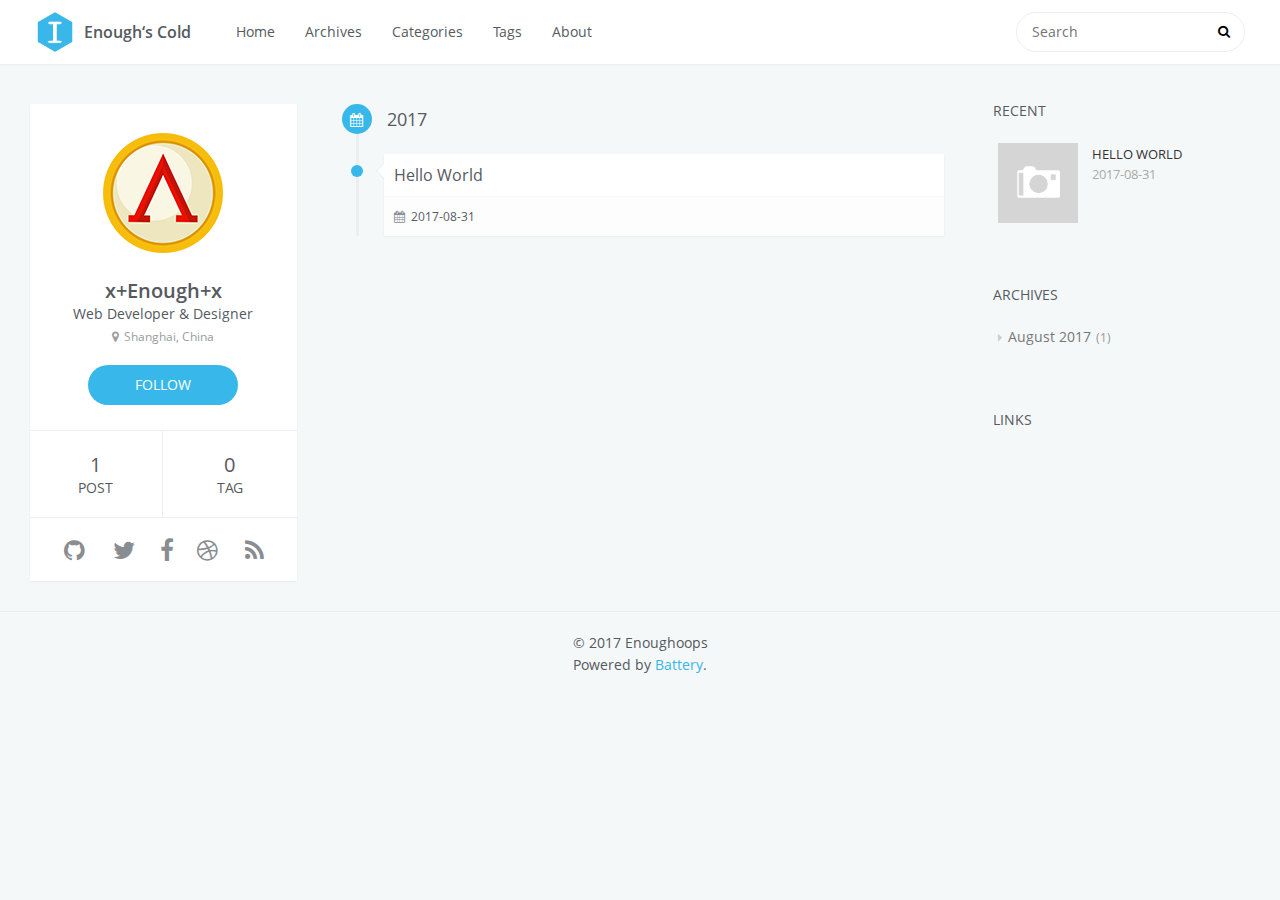
==== archives/index.html @ 9d2df589 "Site updated: 2017-08-31 13:52:31" ====
<!DOCTYPE html>
<html lang=en>
<head>
    <meta charset="utf-8">
    
    <title>Archive | Enough‘s Cold</title>
    <meta name="viewport" content="width=device-width, initial-scale=1, maximum-scale=1" />
    <meta property="og:type" content="website">
<meta property="og:title" content="Enough‘s Cold">
<meta property="og:url" content="http://yoursite.com/archives/index.html">
<meta property="og:site_name" content="Enough‘s Cold">
<meta property="og:locale" content="en">
<meta name="twitter:card" content="summary">
<meta name="twitter:title" content="Enough‘s Cold">
    

    
        <link rel="alternate" href="/" title="Enough‘s Cold" type="application/atom+xml" />
    

    

    <link rel="stylesheet" href="/libs/font-awesome/css/font-awesome.min.css">
    <link rel="stylesheet" href="/libs/open-sans/styles.css">
    <link rel="stylesheet" href="/libs/source-code-pro/styles.css">

    <link rel="stylesheet" href="/css/style.css">

    <script src="/libs/jquery/2.1.3/jquery.min.js"></script>
    
    
        <link rel="stylesheet" href="/libs/lightgallery/css/lightgallery.min.css">
    
    
        <link rel="stylesheet" href="/libs/justified-gallery/justifiedGallery.min.css">
    
    
    
    


</head>

<body>
    <div id="container">
        <header id="header">
    <div id="header-main" class="header-inner">
        <div class="outer">
            <a href="/" id="logo">
                <i class="logo"></i>
                <span class="site-title">Enough‘s Cold</span>
            </a>
            <nav id="main-nav">
                
                    <a class="main-nav-link" href="/.">Home</a>
                
                    <a class="main-nav-link" href="/archives">Archives</a>
                
                    <a class="main-nav-link" href="/categories">Categories</a>
                
                    <a class="main-nav-link" href="/tags">Tags</a>
                
                    <a class="main-nav-link" href="/about">About</a>
                
            </nav>
            
                
                <nav id="sub-nav">
                    <div class="profile" id="profile-nav">
                        <a id="profile-anchor" href="javascript:;">
                            <img class="avatar" src="/css/images/avatar.png" />
                            <i class="fa fa-caret-down"></i>
                        </a>
                    </div>
                </nav>
            
            <div id="search-form-wrap">

    <form class="search-form">
        <input type="text" class="ins-search-input search-form-input" placeholder="Search" />
        <button type="submit" class="search-form-submit"></button>
    </form>
    <div class="ins-search">
    <div class="ins-search-mask"></div>
    <div class="ins-search-container">
        <div class="ins-input-wrapper">
            <input type="text" class="ins-search-input" placeholder="Type something..." />
            <span class="ins-close ins-selectable"><i class="fa fa-times-circle"></i></span>
        </div>
        <div class="ins-section-wrapper">
            <div class="ins-section-container"></div>
        </div>
    </div>
</div>
<script>
(function (window) {
    var INSIGHT_CONFIG = {
        TRANSLATION: {
            POSTS: 'Posts',
            PAGES: 'Pages',
            CATEGORIES: 'Categories',
            TAGS: 'Tags',
            UNTITLED: '(Untitled)',
        },
        ROOT_URL: '/',
        CONTENT_URL: '/content.json',
    };
    window.INSIGHT_CONFIG = INSIGHT_CONFIG;
})(window);
</script>
<script src="/js/insight.js"></script>

</div>
        </div>
    </div>
    <div id="main-nav-mobile" class="header-sub header-inner">
        <table class="menu outer">
            <tr>
                
                    <td><a class="main-nav-link" href="/.">Home</a></td>
                
                    <td><a class="main-nav-link" href="/archives">Archives</a></td>
                
                    <td><a class="main-nav-link" href="/categories">Categories</a></td>
                
                    <td><a class="main-nav-link" href="/tags">Tags</a></td>
                
                    <td><a class="main-nav-link" href="/about">About</a></td>
                
                <td>
                    
    <div class="search-form">
        <input type="text" class="ins-search-input search-form-input" placeholder="Search" />
    </div>

                </td>
            </tr>
        </table>
    </div>
</header>

        <div class="outer">
            
                

<aside id="profile">
    <div class="inner profile-inner">
        <div class="base-info profile-block">
            <img id="avatar" src="/css/images/avatar.png" />
            <h2 id="name">x+Enough+x</h2>
            <h3 id="title">Web Developer &amp; Designer</h3>
            <span id="location"><i class="fa fa-map-marker"></i>Shanghai, China</span>
            <a id="follow" target="_blank" href="https://github.com/enoughoops/">FOLLOW</a>
        </div>
        <div class="article-info profile-block">
            <div class="article-info-block">
                1
                <span>post</span>
            </div>
            <div class="article-info-block">
                0
                <span>tag</span>
            </div>
        </div>
        
        <div class="profile-block social-links">
            <table>
                <tr>
                    
                    
                    <td>
                        <a href="http://github.com/enoughoops/" target="_blank" title="github" class=tooltip>
                            <i class="fa fa-github"></i>
                        </a>
                    </td>
                    
                    <td>
                        <a href="/" target="_blank" title="twitter" class=tooltip>
                            <i class="fa fa-twitter"></i>
                        </a>
                    </td>
                    
                    <td>
                        <a href="/" target="_blank" title="facebook" class=tooltip>
                            <i class="fa fa-facebook"></i>
                        </a>
                    </td>
                    
                    <td>
                        <a href="/" target="_blank" title="dribbble" class=tooltip>
                            <i class="fa fa-dribbble"></i>
                        </a>
                    </td>
                    
                    <td>
                        <a href="/" target="_blank" title="rss" class=tooltip>
                            <i class="fa fa-rss"></i>
                        </a>
                    </td>
                    
                </tr>
            </table>
        </div>
        
    </div>
</aside>

            
            <section id="main"><div class="timeline timeline-wrap">
    
            <div class="timeline-row timeline-row-major">
                <span class="node"><i class="fa fa-calendar"></i></span>
                <h1 class="title">2017</h1>
            </div>
        
        <div class="timeline-row">
            <span class="node"></span>
            <div class="content">
                
    
        <h1 itemprop="name">
            <a class="timeline-article-title" href="/2017/08/31/hello-world/">Hello World</a>
        </h1>
    

                <div class="article-meta">
                    
    <div class="article-date">
        <i class="fa fa-calendar"></i>
        <a href="/2017/08/31/hello-world/">
            <time datetime="2017-08-31T02:32:01.000Z" itemprop="datePublished">2017-08-31</time>
        </a>
    </div>


                    
                    
                </div>
            </div>
        </div>
    
</div>
</section>
            
                
<aside id="sidebar">
   
        
    <div class="widget-wrap">
        <h3 class="widget-title">recent</h3>
        <div class="widget">
            <ul id="recent-post" class="">
                
                    <li>
                        
                        <div class="item-thumbnail">
                            <a href="/2017/08/31/hello-world/" class="thumbnail">
    
    
        <span class="thumbnail-image thumbnail-none"></span>
    
</a>

                        </div>
                        
                        <div class="item-inner">
                            <p class="item-category"></p>
                            <p class="item-title"><a href="/2017/08/31/hello-world/" class="title">Hello World</a></p>
                            <p class="item-date"><time datetime="2017-08-31T02:32:01.000Z" itemprop="datePublished">2017-08-31</time></p>
                        </div>
                    </li>
                
            </ul>
        </div>
    </div>

    
        
    
        
    <div class="widget-wrap">
        <h3 class="widget-title">archives</h3>
        <div class="widget">
            <ul class="archive-list"><li class="archive-list-item"><a class="archive-list-link" href="/archives/2017/08/">August 2017</a><span class="archive-list-count">1</span></li></ul>
        </div>
    </div>

    
        
    
        
    
        
    <div class="widget-wrap widget-list">
        <h3 class="widget-title">links</h3>
        <div class="widget">
            <ul>
                
            </ul>
        </div>
    </div>


    
    <div id="toTop" class="fa fa-angle-up"></div>
</aside>

            
        </div>
        <footer id="footer">
    <div class="outer">
        <div id="footer-info" class="inner">
            &copy; 2017 Enoughoops<br>
            Powered by <a href="https://github.com/enoughoops/" target="_blank">Battery</a>.
        </div>
    </div>
</footer>
        
    
    <script>
    var disqus_config = function () {
        
        this.page.identifier = '';
    };
    (function() { 
        var d = document, s = d.createElement('script');  
        s.src = '//' + 'hexo-theme-icarus' + '.disqus.com/count.js';
        s.setAttribute('data-timestamp', +new Date());
        (d.head || d.body).appendChild(s);
    })();
</script>




    
        <script src="/libs/lightgallery/js/lightgallery.min.js"></script>
        <script src="/libs/lightgallery/js/lg-thumbnail.min.js"></script>
        <script src="/libs/lightgallery/js/lg-pager.min.js"></script>
        <script src="/libs/lightgallery/js/lg-autoplay.min.js"></script>
        <script src="/libs/lightgallery/js/lg-fullscreen.min.js"></script>
        <script src="/libs/lightgallery/js/lg-zoom.min.js"></script>
        <script src="/libs/lightgallery/js/lg-hash.min.js"></script>
        <script src="/libs/lightgallery/js/lg-share.min.js"></script>
        <script src="/libs/lightgallery/js/lg-video.min.js"></script>
    
    
        <script src="/libs/justified-gallery/jquery.justifiedGallery.min.js"></script>
    
    



<!-- Custom Scripts -->
<script src="/js/main.js"></script>

    </div>
</body>
</html>
---- libs/open-sans/styles.css ----
/* cyrillic-ext */
@font-face {
    font-family: 'Open Sans';
    font-style: normal;
    font-weight: 400;
    src: local('Open Sans'), local('OpenSans'), url(fonts/K88pR3goAWT7BTt32Z01mxJtnKITppOI_IvcXXDNrsc.woff2) format('woff2');
    unicode-range: U+0460-052F, U+20B4, U+2DE0-2DFF, U+A640-A69F;
}
/* cyrillic */
@font-face {
    font-family: 'Open Sans';
    font-style: normal;
    font-weight: 400;
    src: local('Open Sans'), local('OpenSans'), url(fonts/RjgO7rYTmqiVp7vzi-Q5URJtnKITppOI_IvcXXDNrsc.woff2) format('woff2');
    unicode-range: U+0400-045F, U+0490-0491, U+04B0-04B1, U+2116;
}
/* greek-ext */
@font-face {
    font-family: 'Open Sans';
    font-style: normal;
    font-weight: 400;
    src: local('Open Sans'), local('OpenSans'), url(fonts/LWCjsQkB6EMdfHrEVqA1KRJtnKITppOI_IvcXXDNrsc.woff2) format('woff2');
    unicode-range: U+1F00-1FFF;
}
/* greek */
@font-face {
    font-family: 'Open Sans';
    font-style: normal;
    font-weight: 400;
    src: local('Open Sans'), local('OpenSans'), url(fonts/xozscpT2726on7jbcb_pAhJtnKITppOI_IvcXXDNrsc.woff2) format('woff2');
    unicode-range: U+0370-03FF;
}
/* vietnamese */
@font-face {
    font-family: 'Open Sans';
    font-style: normal;
    font-weight: 400;
    src: local('Open Sans'), local('OpenSans'), url(fonts/59ZRklaO5bWGqF5A9baEERJtnKITppOI_IvcXXDNrsc.woff2) format('woff2');
    unicode-range: U+0102-0103, U+1EA0-1EF1, U+20AB;
}
/* latin-ext */
@font-face {
    font-family: 'Open Sans';
    font-style: normal;
    font-weight: 400;
    src: local('Open Sans'), local('OpenSans'), url(fonts/u-WUoqrET9fUeobQW7jkRRJtnKITppOI_IvcXXDNrsc.woff2) format('woff2');
    unicode-range: U+0100-024F, U+1E00-1EFF, U+20A0-20AB, U+20AD-20CF, U+2C60-2C7F, U+A720-A7FF;
}
/* latin */
@font-face {
    font-family: 'Open Sans';
    font-style: normal;
    font-weight: 400;
    src: local('Open Sans'), local('OpenSans'), url(fonts/cJZKeOuBrn4kERxqtaUH3VtXRa8TVwTICgirnJhmVJw.woff2) format('woff2');
    unicode-range: U+0000-00FF, U+0131, U+0152-0153, U+02C6, U+02DA, U+02DC, U+2000-206F, U+2074, U+20AC, U+2212, U+2215, U+E0FF, U+EFFD, U+F000;
}
/* cyrillic-ext */
@font-face {
    font-family: 'Open Sans';
    font-style: normal;
    font-weight: 600;
    src: local('Open Sans Semibold'), local('OpenSans-Semibold'), url(fonts/MTP_ySUJH_bn48VBG8sNSq-j2U0lmluP9RWlSytm3ho.woff2) format('woff2');
    unicode-range: U+0460-052F, U+20B4, U+2DE0-2DFF, U+A640-A69F;
}
/* cyrillic */
@font-face {
    font-family: 'Open Sans';
    font-style: normal;
    font-weight: 600;
    src: local('Open Sans Semibold'), local('OpenSans-Semibold'), url(fonts/MTP_ySUJH_bn48VBG8sNSpX5f-9o1vgP2EXwfjgl7AY.woff2) format('woff2');
    unicode-range: U+0400-045F, U+0490-0491, U+04B0-04B1, U+2116;
}
/* greek-ext */
@font-face {
    font-family: 'Open Sans';
    font-style: normal;
    font-weight: 600;
    src: local('Open Sans Semibold'), local('OpenSans-Semibold'), url(fonts/MTP_ySUJH_bn48VBG8sNShWV49_lSm1NYrwo-zkhivY.woff2) format('woff2');
    unicode-range: U+1F00-1FFF;
}
/* greek */
@font-face {
    font-family: 'Open Sans';
    font-style: normal;
    font-weight: 600;
    src: local('Open Sans Semibold'), local('OpenSans-Semibold'), url(fonts/MTP_ySUJH_bn48VBG8sNSqaRobkAwv3vxw3jMhVENGA.woff2) format('woff2');
    unicode-range: U+0370-03FF;
}
/* vietnamese */
@font-face {
    font-family: 'Open Sans';
    font-style: normal;
    font-weight: 600;
    src: local('Open Sans Semibold'), local('OpenSans-Semibold'), url(fonts/MTP_ySUJH_bn48VBG8sNSv8zf_FOSsgRmwsS7Aa9k2w.woff2) format('woff2');
    unicode-range: U+0102-0103, U+1EA0-1EF1, U+20AB;
}
/* latin-ext */
@font-face {
    font-family: 'Open Sans';
    font-style: normal;
    font-weight: 600;
    src: local('Open Sans Semibold'), local('OpenSans-Semibold'), url(fonts/MTP_ySUJH_bn48VBG8sNSj0LW-43aMEzIO6XUTLjad8.woff2) format('woff2');
    unicode-range: U+0100-024F, U+1E00-1EFF, U+20A0-20AB, U+20AD-20CF, U+2C60-2C7F, U+A720-A7FF;
}
/* latin */
@font-face {
    font-family: 'Open Sans';
    font-style: normal;
    font-weight: 600;
    src: local('Open Sans Semibold'), local('OpenSans-Semibold'), url(fonts/MTP_ySUJH_bn48VBG8sNSugdm0LZdjqr5-oayXSOefg.woff2) format('woff2');
    unicode-range: U+0000-00FF, U+0131, U+0152-0153, U+02C6, U+02DA, U+02DC, U+2000-206F, U+2074, U+20AC, U+2212, U+2215, U+E0FF, U+EFFD, U+F000;
}
/* cyrillic-ext */
@font-face {
    font-family: 'Open Sans';
    font-style: italic;
    font-weight: 400;
    src: local('Open Sans Italic'), local('OpenSans-Italic'), url(fonts/xjAJXh38I15wypJXxuGMBjTOQ_MqJVwkKsUn0wKzc2I.woff2) format('woff2');
    unicode-range: U+0460-052F, U+20B4, U+2DE0-2DFF, U+A640-A69F;
}
/* cyrillic */
@font-face {
    font-family: 'Open Sans';
    font-style: italic;
    font-weight: 400;
    src: local('Open Sans Italic'), local('OpenSans-Italic'), url(fonts/xjAJXh38I15wypJXxuGMBjUj_cnvWIuuBMVgbX098Mw.woff2) format('woff2');
    unicode-range: U+0400-045F, U+0490-0491, U+04B0-04B1, U+2116;
}
/* greek-ext */
@font-face {
    font-family: 'Open Sans';
    font-style: italic;
    font-weight: 400;
    src: local('Open Sans Italic'), local('OpenSans-Italic'), url(fonts/xjAJXh38I15wypJXxuGMBkbcKLIaa1LC45dFaAfauRA.woff2) format('woff2');
    unicode-range: U+1F00-1FFF;
}
/* greek */
@font-face {
    font-family: 'Open Sans';
    font-style: italic;
    font-weight: 400;
    src: local('Open Sans Italic'), local('OpenSans-Italic'), url(fonts/xjAJXh38I15wypJXxuGMBmo_sUJ8uO4YLWRInS22T3Y.woff2) format('woff2');
    unicode-range: U+0370-03FF;
}
/* vietnamese */
@font-face {
    font-family: 'Open Sans';
    font-style: italic;
    font-weight: 400;
    src: local('Open Sans Italic'), local('OpenSans-Italic'), url(fonts/xjAJXh38I15wypJXxuGMBr6up8jxqWt8HVA3mDhkV_0.woff2) format('woff2');
    unicode-range: U+0102-0103, U+1EA0-1EF1, U+20AB;
}
/* latin-ext */
@font-face {
    font-family: 'Open Sans';
    font-style: italic;
    font-weight: 400;
    src: local('Open Sans Italic'), local('OpenSans-Italic'), url(fonts/xjAJXh38I15wypJXxuGMBiYE0-AqJ3nfInTTiDXDjU4.woff2) format('woff2');
    unicode-range: U+0100-024F, U+1E00-1EFF, U+20A0-20AB, U+20AD-20CF, U+2C60-2C7F, U+A720-A7FF;
}
/* latin */
@font-face {
    font-family: 'Open Sans';
    font-style: italic;
    font-weight: 400;
    src: local('Open Sans Italic'), local('OpenSans-Italic'), url(fonts/xjAJXh38I15wypJXxuGMBo4P5ICox8Kq3LLUNMylGO4.woff2) format('woff2');
    unicode-range: U+0000-00FF, U+0131, U+0152-0153, U+02C6, U+02DA, U+02DC, U+2000-206F, U+2074, U+20AC, U+2212, U+2215, U+E0FF, U+EFFD, U+F000;
}
---- libs/source-code-pro/styles.css ----
/* latin-ext */
@font-face {
  font-family: 'Source Code Pro';
  font-style: normal;
  font-weight: 400;
  src: local('Source Code Pro'), local('SourceCodePro-Regular'), url(fonts/mrl8jkM18OlOQN8JLgasDy2Q8seG17bfDXYR_jUsrzg.woff2) format('woff2');
  unicode-range: U+0100-024F, U+1E00-1EFF, U+20A0-20AB, U+20AD-20CF, U+2C60-2C7F, U+A720-A7FF;
}
/* latin */
@font-face {
  font-family: 'Source Code Pro';
  font-style: normal;
  font-weight: 400;
  src: local('Source Code Pro'), local('SourceCodePro-Regular'), url(fonts/mrl8jkM18OlOQN8JLgasD9V_2ngZ8dMf8fLgjYEouxg.woff2) format('woff2');
  unicode-range: U+0000-00FF, U+0131, U+0152-0153, U+02C6, U+02DA, U+02DC, U+2000-206F, U+2074, U+20AC, U+2212, U+2215, U+E0FF, U+EFFD, U+F000;
}
---- css/style.css ----
body {
  width: 100%;
}
body:before,
body:after {
  content: "";
  display: table;
}
body:after {
  clear: both;
}
html,
body,
div,
span,
applet,
object,
iframe,
h1,
h2,
h3,
h4,
h5,
h6,
p,
blockquote,
pre,
a,
abbr,
acronym,
address,
big,
cite,
code,
del,
dfn,
em,
img,
ins,
kbd,
q,
s,
samp,
small,
strike,
strong,
sub,
sup,
tt,
var,
dl,
dt,
dd,
ol,
ul,
li,
fieldset,
form,
label,
legend,
table,
caption,
tbody,
tfoot,
thead,
tr,
th,
td {
  margin: 0;
  padding: 0;
  border: 0;
  outline: 0;
  font-weight: inherit;
  font-style: inherit;
  font-family: inherit;
  font-size: 100%;
  vertical-align: baseline;
}
body {
  line-height: 1;
  color: #000;
  background: #fff;
}
ol,
ul {
  list-style: none;
}
table {
  border-collapse: separate;
  border-spacing: 0;
  vertical-align: middle;
}
caption,
th,
td {
  text-align: left;
  font-weight: normal;
  vertical-align: middle;
}
a img {
  border: none;
}
input,
button {
  margin: 0;
  padding: 0;
}
input::-moz-focus-inner,
button::-moz-focus-inner {
  border: 0;
  padding: 0;
}
html,
body,
#container {
  height: 100%;
}
body {
  color: #565a5f;
  background: #f5f8f9;
  font: 14px "open sans", "Helvetica Neue", "Microsoft Yahei", Helvetica, Arial, sans-serif;
  -webkit-text-size-adjust: 100%;
}
a {
  color: #38b7ea;
  text-decoration: none;
}
a:visited {
  color: #38b7ea;
}
code {
  margin: 0 2px;
  color: #e96900;
  padding: 3px 5px;
  font-size: 0.9em;
  border-radius: 2px;
  font-family: "Source Code Pro", Consolas, Monaco, Menlo, Consolas, monospace;
  background-color: #f8f8f8;
}
.outer {
  max-width: 1320px;
  margin: 0 auto;
  padding: 0 20px;
}
.outer:before,
.outer:after {
  content: "";
  display: table;
}
.outer:after {
  clear: both;
}
@media screen and (max-width: 559px) {
  .outer {
    padding: 0;
  }
}
.left,
.alignleft {
  float: left;
}
.right,
.alignright {
  float: right;
}
.clear {
  clear: both;
}
.logo {
  width: 40px;
  height: 40px;
  background-repeat: no-repeat;
  background-image: url("images/logo.png");
  -webkit-background-size: 40px 40px;
  -moz-background-size: 40px 40px;
  background-size: 40px 40px;
}
#container {
  position: relative;
}
#container > .outer {
  margin-bottom: 30px;
}
@media screen and (min-width: 1200px) {
  #main {
    display: inline;
    float: left;
    width: 52.307692307692314%;
    margin: 0 0.769230769230769%;
  }
}
@media screen and (min-width: 800px) and (max-width: 1199px) {
  #main {
    display: inline;
    float: left;
    width: 67.6923076923077%;
    margin: 0 0.769230769230769%;
  }
}
@media screen and (min-width: 560px) and (max-width: 799px) {
  #main {
    width: 100%;
  }
}
@media screen and (max-width: 559px) {
  #main {
    width: 100%;
  }
}
.archive-article-header a,
.layout-wrap-inner.tag-cloud a,
.timeline-row .content h1 a,
.archive-article-header a:visited,
.layout-wrap-inner.tag-cloud a:visited,
.timeline-row .content h1 a:visited {
  color: #565a5f;
  -webkit-transition: 0.2s ease;
  -moz-transition: 0.2s ease;
  -ms-transition: 0.2s ease;
  transition: 0.2s ease;
}
.archive-article-header a:hover,
.layout-wrap-inner.tag-cloud a:hover,
.timeline-row .content h1 a:hover,
.archive-article-header a:visited:hover,
.layout-wrap-inner.tag-cloud a:visited:hover,
.timeline-row .content h1 a:visited:hover {
  color: #38b7ea;
}
.article-meta,
.archive-year,
.widget-title {
  line-height: 1em;
  text-decoration: none;
  text-transform: uppercase;
}
#header,
#profile .inner,
.article-inner,
#comments,
.archive-article,
.timeline-row .content,
#toTop {
  background: #fff;
  -webkit-box-shadow: 0 1px 2px rgba(0,0,0,0.05);
  box-shadow: 0 1px 2px rgba(0,0,0,0.05);
}
.article-entry h1,
.widget h1 {
  font-size: 2em;
}
.article-entry h2,
.widget h2 {
  font-size: 1.5em;
}
.article-entry h3,
.widget h3 {
  font-size: 1.3em;
}
.article-entry h4,
.widget h4 {
  font-size: 1.2em;
}
.article-entry h5,
.widget h5 {
  font-size: 1em;
}
.article-entry h6,
.widget h6 {
  font-size: 1em;
  color: #999;
}
.article-entry hr,
.widget hr {
  border: 1px dashed #eceff2;
}
.article-entry strong,
.widget strong {
  font-weight: bold;
}
.article-entry em,
.widget em,
.article-entry cite,
.widget cite {
  font-style: italic;
}
.article-entry sup,
.widget sup,
.article-entry sub,
.widget sub {
  font-size: 0.75em;
  line-height: 0;
  position: relative;
  vertical-align: baseline;
}
.article-entry sup,
.widget sup {
  top: -0.5em;
}
.article-entry sub,
.widget sub {
  bottom: -0.2em;
}
.article-entry small,
.widget small {
  font-size: 0.85em;
}
.article-entry acronym,
.widget acronym,
.article-entry abbr,
.widget abbr {
  border-bottom: 1px dotted;
}
.article-entry ul,
.widget ul,
.article-entry ol,
.widget ol,
.article-entry dl,
.widget dl {
  margin: 0 20px;
  line-height: 1.6em;
}
.article-entry ul ul,
.widget ul ul,
.article-entry ol ul,
.widget ol ul,
.article-entry ul ol,
.widget ul ol,
.article-entry ol ol,
.widget ol ol {
  margin-top: 0;
  margin-bottom: 0;
}
.article-entry ul,
.widget ul {
  list-style: disc;
}
.article-entry ol,
.widget ol {
  list-style: decimal;
}
.article-entry dt,
.widget dt {
  font-weight: bold;
}
#header {
  background: #fff;
  position: relative;
}
#header a,
#header a:visited {
  white-space: nowrap;
  -webkit-transition: 0.2s ease;
  -moz-transition: 0.2s ease;
  -ms-transition: 0.2s ease;
  transition: 0.2s ease;
  color: #565a5f;
}
#header a:hover {
  color: #38b7ea;
}
.header-inner #logo,
#main-nav,
#sub-nav,
#search-form-wrap {
  height: 40px;
  line-height: 40px;
  padding: 12px 15px;
}
.header-inner #logo,
#main-nav {
  float: left;
}
#sub-nav,
#search-form-wrap {
  float: right;
}
.header-inner {
  height: 100%;
  position: relative;
}
.header-inner #logo {
  display: inline-block;
}
.header-inner #logo .logo {
  margin-right: 5px;
  display: inline-block;
}
.header-inner #logo .site-title {
  font-size: 16px;
  display: inline-block;
  vertical-align: top;
  font-weight: 600;
}
#header-title {
  text-align: center;
  height: 40px;
  position: absolute;
  top: 50%;
  left: 0;
  margin-top: -20px;
}
.header-sub {
  border-top: 1px solid #eceff2;
}
.header-sub ul {
  margin: 0 15px;
}
.header-sub ul:before,
.header-sub ul:after {
  content: "";
  display: table;
}
.header-sub ul:after {
  clear: both;
}
.header-sub ul li {
  float: left;
  margin: 0 10px;
}
.header-sub ul li a {
  display: inline-block;
  line-height: 48px;
}
.header-sub .main-nav-link {
  display: inline-block;
  line-height: 48px;
}
@media screen and (min-width: 560px) and (max-width: 799px) {
  #header-sub {
    display: none;
  }
}
@media screen and (max-width: 559px) {
  #header-sub {
    display: none;
  }
}
@media screen and (min-width: 560px) and (max-width: 799px) {
  #main-nav {
    display: none;
  }
}
@media screen and (max-width: 559px) {
  #main-nav {
    display: none;
  }
}
@media screen and (min-width: 800px) and (max-width: 1199px) {
  #main-nav-mobile {
    display: none;
  }
}
@media screen and (min-width: 1200px) {
  #main-nav-mobile {
    display: none;
  }
}
.nav-icon,
.main-nav-link {
  float: left;
  display: block;
  padding: 0 15px;
}
.nav-icon {
  text-align: center;
  font-size: 14px;
  width: 14px;
  height: 14px;
  position: relative;
  cursor: pointer;
  height: 40px !important;
  line-height: 40px !important;
}
.main-nav-link {
  font-weight: 300;
}
@media screen and (min-width: 1200px) {
  #sub-nav {
    display: none;
  }
}
#sub-nav #profile-nav #profile-anchor {
  display: block;
  height: 40px;
  line-height: 40px;
}
#sub-nav #profile-nav #profile-anchor:before,
#sub-nav #profile-nav #profile-anchor:after {
  content: "";
  display: table;
}
#sub-nav #profile-nav #profile-anchor:after {
  clear: both;
}
#sub-nav #profile-nav .avatar,
#sub-nav #profile-nav .fa {
  float: left;
}
#sub-nav #profile-nav .avatar {
  width: 40px;
  height: 40px;
  margin-right: 8px;
}
#sub-nav #profile-nav .fa {
  line-height: 40px;
}
@media screen and (max-width: 559px) {
  #search-form-wrap {
    display: none;
  }
}
#search-form-wrap .search-form {
  position: relative;
}
#search-form-wrap .search-form .search-form-input {
  width: 100%;
  padding: 0 30px 0 15px;
  line-height: 40px;
  height: 40px !important;
  border-radius: 21px;
}
#search-form-wrap .search-form .search-form-input::-webkit-search-results-decoration,
#search-form-wrap .search-form .search-form-input::-webkit-search-cancel-button {
  -webkit-appearance: none;
}
#search-form-wrap .search-form .search-form-submit {
  top: 50%;
  right: 15px;
  border: none;
  cursor: pointer;
  margin-top: -7px;
  background: none;
  position: absolute;
  font: 13px font-icon;
  font-family: 'FontAwesome';
}
#search-form-wrap .search-form .search-form-submit:before {
  content: '\f002';
}
#search-form-wrap .search-form .search-form-submit:hover,
#search-form-wrap .search-form .search-form-submit:focus {
  color: #777;
}
.search-form-input,
.search-form-input.ins-search-input,
.search-form-input.st-ui-search-input,
.search-form-input.st-default-search-input {
  -webkit-appearance: textarea;
  -webkit-appearance: textarea;
  -moz-appearance: textarea;
  appearance: textarea;
  padding: 0;
  width: 200px;
  -webkit-box-shadow: none;
  box-shadow: none;
  color: #565a5f;
  -webkit-transition: 0.2s ease;
  -moz-transition: 0.2s ease;
  -ms-transition: 0.2s ease;
  transition: 0.2s ease;
  -webkit-box-sizing: border-box;
  -moz-box-sizing: border-box;
  box-sizing: border-box;
  height: auto !important;
  line-height: 1.6em;
  outline: none !important;
  background: none !important;
  font: 14px "open sans", "Helvetica Neue", "Microsoft Yahei", Helvetica, Arial, sans-serif;
  border: 1px solid #eceff2 !important;
}
.search-form-input:focus,
.search-form-input.ins-search-input:focus,
.search-form-input.st-ui-search-input:focus,
.search-form-input.st-default-search-input:focus {
  border-color: #38b7ea !important;
}
.search-form-input::-webkit-search-results-decoration,
.search-form-input.ins-search-input::-webkit-search-results-decoration,
.search-form-input.st-ui-search-input::-webkit-search-results-decoration,
.search-form-input.st-default-search-input::-webkit-search-results-decoration,
.search-form-input::-webkit-search-cancel-button,
.search-form-input.ins-search-input::-webkit-search-cancel-button,
.search-form-input.st-ui-search-input::-webkit-search-cancel-button,
.search-form-input.st-default-search-input::-webkit-search-cancel-button {
  -webkit-appearance: none;
}
#main-nav-mobile {
  overflow-y: hidden;
  overflow-x: auto;
}
#main-nav-mobile .menu {
  margin: 0;
  height: 48px;
}
#main-nav-mobile .menu:before,
#main-nav-mobile .menu:after {
  content: "";
  display: table;
}
#main-nav-mobile .menu:after {
  clear: both;
}
#main-nav-mobile .menu .search-form-input {
  display: none;
  padding: 0 10px;
  margin-right: 15px;
  height: 32px;
  line-height: 32px;
  border-radius: 16px;
}
@media screen and (max-width: 559px) {
  #main-nav-mobile .menu .search-form-input {
    display: block;
  }
}
#main-nav-mobile .menu .search-form-input::-webkit-search-results-decoration,
#main-nav-mobile .menu .search-form-input::-webkit-search-cancel-button {
  -webkit-appearance: none;
}
.bio {
  text-align: center;
}
#profile .inner .bio h2 {
  font-size: 1.3em;
  font-weight: bold;
  margin-top: 15px;
}
#profile .inner .bio p {
  margin: 5px 20px 10px 20px;
  text-align: justify;
  max-width: 300px;
  line-height: 1.5em;
}
.profile-block {
  padding: 15px 20px;
  border-bottom: 1px solid #eceff2;
}
.profile-block:last-child {
  border-bottom: none;
}
#profile {
  display: inline;
  float: left;
  width: 21.53846153846154%;
  margin: 0 0.769230769230769%;
  display: none;
}
@media screen and (min-width: 1200px) {
  #profile {
    display: block;
  }
}
#profile .inner {
  margin-top: 40px;
  background: #fff;
}
#profile .inner .base-info #avatar {
  display: block;
  margin: 10px auto 20px;
  width: 128px;
  height: 128px;
}
#profile .inner .base-info #name,
#profile .inner .base-info #title,
#profile .inner .base-info #location {
  display: block;
  text-align: center;
}
#profile .inner .base-info #name {
  font-size: 20px;
  font-weight: 600;
}
#profile .inner .base-info #location {
  font-size: 12px;
  margin-top: 5px;
  color: #9a9ea3;
}
#profile .inner .base-info #location .fa {
  margin-right: 5px;
}
#profile .inner .base-info #follow {
  color: #fff;
  width: 150px;
  height: 40px;
  display: block;
  font-size: 14px;
  line-height: 40px;
  text-align: center;
  margin: 20px auto 10px;
  background: #38b7ea;
  border-radius: 20px;
  -webkit-transition: 0.2s ease;
  -moz-transition: 0.2s ease;
  -ms-transition: 0.2s ease;
  transition: 0.2s ease;
}
#profile .inner .base-info #follow:hover {
  background: #49c8fb;
}
#profile .inner .article-info {
  padding: 0px;
}
#profile .inner .article-info:before,
#profile .inner .article-info:after {
  content: "";
  display: table;
}
#profile .inner .article-info:after {
  clear: both;
}
#profile .inner .article-info .article-info-block {
  width: 50%;
  float: left;
  padding: 20px 15px;
  text-align: center;
  -webkit-box-sizing: border-box;
  -moz-box-sizing: border-box;
  box-sizing: border-box;
  font-size: 20px;
}
#profile .inner .article-info .article-info-block span {
  display: block;
  font-size: 14px;
  text-transform: uppercase;
}
#profile .inner .article-info .article-info-block:first-child {
  border-right: 1px solid #eceff2;
}
#profile .inner .social-links > table {
  width: 100%;
}
#profile .inner .social-links > table td {
  text-align: center;
  font-size: 24px;
}
#profile .inner .social-links > table td a {
  position: relative;
  -webkit-transition: 0.2s ease;
  -moz-transition: 0.2s ease;
  -ms-transition: 0.2s ease;
  transition: 0.2s ease;
  color: #898d92;
}
#profile .inner .social-links > table td a:hover {
  color: #565a5f;
}
#profile .inner .social-links > table td a.tooltip:hover:after {
  right: -50%;
  top: -41px;
  color: #fff;
  background: #333;
  font-size: 14px;
  content: attr(title);
  display: block;
  padding: 5px 15px;
  position: absolute;
  white-space: nowrap;
  border-radius: 2px;
  text-transform: uppercase;
  -webkit-box-shadow: 0 0 2px rgba(0,0,0,0.2);
  box-shadow: 0 0 2px rgba(0,0,0,0.2);
  z-index: 1;
}
#profile .inner .social-links > table td a.tooltip:hover:before {
  top: -12px;
  right: 8px;
  border: solid;
  border-color: #333 transparent;
  border-width: 5px 5px 0 5px;
  content: "";
  display: block;
  position: absolute;
  z-index: 2;
}
#profile.card {
  top: 50px;
  right: 20px;
  z-index: 999;
  display: block;
  min-width: 280px;
  position: absolute;
}
#profile.card .profile-inner {
  position: relative;
  -webkit-box-shadow: 0 2px 5px rgba(0,0,0,0.2);
  box-shadow: 0 2px 5px rgba(0,0,0,0.2);
}
#profile.card .profile-inner:before,
#profile.card .profile-inner:after {
  z-index: 1;
  content: '';
  top: -20px;
  right: 10px;
  position: absolute;
  border-width: 10px;
  border-style: solid;
  border-color: transparent transparent #fff transparent;
}
#profile.card .profile-inner:after {
  z-index: 0;
  border-color: transparent transparent #dbdee1 transparent;
}
.article {
  margin: 40px 0;
}
.article-inner {
  overflow: hidden;
}
.article-banner {
  width: 100%;
  height: auto;
}
.article-header {
  padding: 20px 20px 0;
}
.article-header .article-title {
  display: block;
  margin-bottom: 14px;
}
.article-title {
  font-size: 2em;
  color: #565a5f;
  text-decoration: none;
  line-height: 1.3em;
}
a.article-title:visited {
  color: #565a5f;
}
a.article-title:hover {
  color: #38b7ea;
}
@media screen and (max-width: 559px) {
  .article-title {
    font-size: 1.6em;
  }
}
@media screen and (min-width: 560px) and (max-width: 799px) {
  .article-title {
    font-size: 1.6em;
  }
}
.article-meta {
  line-height: 1.6em;
}
.article-meta:before,
.article-meta:after {
  content: "";
  display: table;
}
.article-meta:after {
  clear: both;
}
.article-meta > div {
  float: left;
  margin-right: 10px;
}
.article-meta > div .fa {
  margin-right: 3px;
}
.article-meta a {
  color: #565a5f;
}
.article-meta a:hover {
  color: #38b7ea;
}
.article-category .fa-angle-right {
  margin: 0 5px;
}
.article-tag .tag-link:before {
  content: "#";
}
.article-entry {
  color: #565a5f;
  padding: 0 20px;
  line-height: 1.6em;
}
.article-entry:before,
.article-entry:after {
  content: "";
  display: table;
}
.article-entry:after {
  clear: both;
}
.article-entry p {
  text-align: justify;
}
.article-entry p,
.article-entry table {
  line-height: 1.6em;
  margin: 1.6em 0;
}
.article-entry h1,
.article-entry h2,
.article-entry h3,
.article-entry h4,
.article-entry h5,
.article-entry h6 {
  font-weight: bold;
}
.article-entry h1,
.article-entry h2,
.article-entry h3,
.article-entry h4,
.article-entry h5,
.article-entry h6 {
  line-height: 1.3em;
  margin: 1.3em 0;
}
.article-entry a {
  color: #38b7ea;
  text-decoration: none;
}
.article-entry a:hover {
  text-decoration: underline;
}
.article-entry ul,
.article-entry ol,
.article-entry dl {
  margin-top: 1.6em;
  margin-bottom: 1.6em;
}
.article-entry img,
.article-entry video {
  max-width: 100%;
  height: auto;
  display: block;
  margin: auto;
}
.article-entry iframe {
  border: none;
}
.article-entry table {
  width: 100%;
  border-collapse: collapse;
  border-spacing: 0;
}
.article-entry th {
  font-weight: bold;
  border-bottom: 3px solid #eceff2;
  padding-bottom: 0.5em;
}
.article-entry td {
  border-bottom: 1px solid #eceff2;
  padding: 10px 0;
}
.article-entry blockquote {
  position: static;
  font-family: Georgia, "Times New Roman", "Microsoft Yahei", serif;
  font-size: 1.1em;
  margin: 0 -20px;
  padding: 10px 20px 10px 54px;
  background: #fcfcfc;
  border-left: 4px solid #eee;
}
.article-entry blockquote:before {
  top: 20px;
  left: 10px;
  content: "\f10d";
  color: #e2e2e2;
  font-size: 32px;
  font-family: FontAwesome;
  text-align: center;
  position: static;
}
.article-entry blockquote footer {
  font-size: 14px;
  margin: 1.6em 0;
  font-family: "open sans", "Helvetica Neue", "Microsoft Yahei", Helvetica, Arial, sans-serif;
}
.article-entry blockquote footer cite:before {
  content: "—";
  padding: 0 0.5em;
}
.article-entry .pullquote {
  text-align: left;
  width: 45%;
  margin: 0;
}
.article-entry .pullquote.left {
  margin-left: 0.5em;
  margin-right: 1em;
}
.article-entry .pullquote.right {
  margin-right: 0.5em;
  margin-left: 1em;
}
.article-entry .caption {
  color: #999;
  display: block;
  font-size: 0.9em;
  margin-top: 0.5em;
  position: relative;
  text-align: center;
}
.article-entry .video-container {
  position: relative;
  padding-top: 56.25%;
  height: 0;
  overflow: hidden;
}
.article-entry .video-container iframe,
.article-entry .video-container object,
.article-entry .video-container embed {
  position: absolute;
  top: 0;
  left: 0;
  width: 100%;
  height: 100%;
  margin-top: 0;
}
.article-more-link a {
  display: inline-block;
  line-height: 1em;
  padding: 6px 15px;
  border-radius: 15px;
  background: #f5f8f9;
  color: #999;
  text-shadow: 0 1px #fff;
  text-decoration: none;
}
.article-more-link a:hover {
  background: #38b7ea;
  color: #fff;
  text-decoration: none;
  text-shadow: 0 1px #169cd2;
}
.article-footer {
  font-size: 0.85em;
  line-height: 1.6em;
  border-top: 1px solid #eceff2;
  padding-top: 1.6em;
  margin: 0 20px 20px;
}
.article-footer:before,
.article-footer:after {
  content: "";
  display: table;
}
.article-footer:after {
  clear: both;
}
.article-footer a {
  color: #999;
  text-decoration: none;
}
.article-footer a:hover {
  color: #565a5f;
}
.article-comment-link {
  float: right;
}
.article-comment-link:before {
  content: "\f075";
  font-family: FontAwesome;
  padding-right: 5px;
}
.share-container {
  float: left;
}
.article-share-link {
  float: right;
  cursor: pointer;
  margin-left: 20px;
}
.article-share-link .fa-share {
  margin-right: 5px;
}
#article-nav {
  position: relative;
}
#article-nav:before,
#article-nav:after {
  content: "";
  display: table;
}
#article-nav:after {
  clear: both;
}
@media screen and (min-width: 1200px) {
  #article-nav {
    margin: 40px 0;
  }
  #article-nav:before {
    width: 8px;
    height: 8px;
    position: absolute;
    top: 50%;
    left: 50%;
    margin-top: -4px;
    margin-left: -4px;
    content: "";
    border-radius: 50%;
    background: #787c81;
  }
}
.article-nav-link-wrap {
  text-decoration: none;
  color: #999;
  -webkit-box-sizing: border-box;
  -moz-box-sizing: border-box;
  box-sizing: border-box;
  margin-top: 40px;
  text-align: center;
  display: block;
}
.article-nav-link-wrap:hover {
  color: #565a5f;
}
@media screen and (min-width: 1200px) {
  .article-nav-link-wrap {
    width: 50%;
    margin-top: 0;
  }
}
@media screen and (min-width: 1200px) {
  #article-nav-newer {
    float: left;
    text-align: right;
    padding-right: 20px;
  }
}
@media screen and (min-width: 1200px) {
  #article-nav-older {
    float: right;
    text-align: left;
    padding-left: 20px;
  }
}
.article-nav-caption {
  letter-spacing: 2px;
  line-height: 1em;
  font-weight: bold;
  color: #565a5f;
  text-transform: uppercase;
}
#article-nav-newer .article-nav-caption {
  margin-right: -2px;
}
.article-nav-title {
  font-size: 0.85em;
  margin-top: 0.5em;
  color: #565a5f;
  line-height: 1.6em;
}
.article-share-box {
  position: absolute;
  display: none;
  background: #fff;
  -webkit-box-shadow: 0px 2px 2px rgba(0,0,0,0.1);
  box-shadow: 0px 2px 2px rgba(0,0,0,0.1);
  border-radius: 3px;
  margin-left: -145px;
  overflow: hidden;
  z-index: 1;
}
.article-share-box.on {
  display: block;
}
.article-share-input {
  width: 100%;
  background: none;
  -webkit-box-sizing: border-box;
  -moz-box-sizing: border-box;
  box-sizing: border-box;
  font: 14px "open sans", "Helvetica Neue", "Microsoft Yahei", Helvetica, Arial, sans-serif;
  padding: 0 10px;
  color: #565a5f;
  outline: none;
  border: 1px solid #eceff2;
  border-radius: 3px 3px 0 0;
  height: 36px;
  line-height: 36px;
}
.article-share-links {
  background: #f5f8f9;
}
.article-share-links:before,
.article-share-links:after {
  content: "";
  display: table;
}
.article-share-links:after {
  clear: both;
}
.article-share-twitter,
.article-share-facebook,
.article-share-pinterest,
.article-share-google {
  width: 50px;
  height: 36px;
  display: block;
  float: left;
  position: relative;
  color: #999;
  text-shadow: 0 1px #fff;
}
.article-share-twitter:before,
.article-share-facebook:before,
.article-share-pinterest:before,
.article-share-google:before {
  font-size: 20px;
  width: 20px;
  height: 20px;
  position: absolute;
  top: 50%;
  left: 50%;
  margin-top: -10px;
  margin-left: -10px;
  text-align: center;
}
.article-share-twitter:hover,
.article-share-facebook:hover,
.article-share-pinterest:hover,
.article-share-google:hover {
  color: #fff;
}
.article-share-twitter:hover {
  background: #00aced;
  text-shadow: 0 1px #008abe;
}
.article-share-facebook:hover {
  background: #3b5998;
  text-shadow: 0 1px #2f477a;
}
.article-share-pinterest:hover {
  background: #cb2027;
  text-shadow: 0 1px #a21a1f;
}
.article-share-google:hover {
  background: #dd4b39;
  text-shadow: 0 1px #be3221;
}
.article-gallery {
  overflow: hidden;
  background: #000;
  position: relative;
  text-align: center;
  margin: 1.6em 0;
}
.article-gallery .gallery-item {
  display: none;
  max-width: 100%;
}
.article-gallery .gallery-item:before,
.article-gallery .gallery-item:after {
  top: 50%;
  width: 40px;
  height: 36px;
  font-size: 36px;
  line-height: 36px;
  margin-top: -18px;
  position: absolute;
  font-family: FontAwesome;
  color: rgba(255,255,255,0.5);
}
.article-gallery .gallery-item:hover:before,
.article-gallery .gallery-item:hover:after {
  color: rgba(255,255,255,0.8);
}
.article-gallery .gallery-item:before {
  left: 0;
  content: "\f104";
}
.article-gallery .gallery-item:after {
  right: 0;
  content: "\f105";
}
.article-gallery .gallery-item:first-child {
  display: block;
}
.article-gallery .gallery-item img {
  display: block;
  max-width: 100%;
  margin: 0 auto;
}
.toc-article {
  background: #f9f9f9;
  margin: 2em 0 0 0.2em;
  padding: 1em;
  border-radius: 0px;
}
.toc-article .toc-title {
  font-size: 120%;
}
.toc-article strong {
  padding: 0.3em 1;
}
ol.toc {
  width: 100%;
  margin: 1em 2em 0 0;
}
#toc {
  line-height: 1em;
  font-size: 0.8em;
  float: right;
}
#toc .toc {
  padding: 0;
}
#toc .toc li {
  list-style-type: none;
}
#toc .toc-child {
  padding-left: 0em;
}
#toc.toc-aside {
  display: none;
  width: 13%;
  position: fixed;
  right: 2%;
  top: 320px;
  overflow: hidden;
  line-height: 1.5em;
  font-size: 1em;
  color: color-heading;
  opacity: 0.6;
  -webkit-transition: opacity 1s ease-out;
  -moz-transition: opacity 1s ease-out;
  -ms-transition: opacity 1s ease-out;
  transition: opacity 1s ease-out;
}
#toc.toc-aside strong {
  padding: 0.3em 0;
  color: color-font;
}
#toc.toc-aside:hover {
  -webkit-transition: opacity 0.3s ease-out;
  -moz-transition: opacity 0.3s ease-out;
  -ms-transition: opacity 0.3s ease-out;
  transition: opacity 0.3s ease-out;
  opacity: 1;
}
#toc.toc-aside a {
  -webkit-transition: color 1s ease-out;
  -moz-transition: color 1s ease-out;
  -ms-transition: color 1s ease-out;
  transition: color 1s ease-out;
}
#toc.toc-aside a:hover {
  color: color-theme;
  -webkit-transition: color 0.3s ease-out;
  -moz-transition: color 0.3s ease-out;
  -ms-transition: color 0.3s ease-out;
  transition: color 0.3s ease-out;
}
.article.rtl .article-title,
.article.rtl .article-entry p {
  direction: rtl;
}
.article.rtl .article-meta > div {
  float: right;
  margin-left: 10px;
  margin-right: 0;
}
.lg-outer .lg-thumb-item {
  border-radius: 0 !important;
}
#comments {
  padding: 20px;
  margin: 40px 0;
}
#comments a {
  color: #38b7ea;
}
.archives:before,
.archives:after {
  content: "";
  display: table;
}
.archives:after {
  clear: both;
}
.archives .article:first-child {
  margin: 20px 0;
}
.archive-year-wrap,
.archive-category-wrap,
.archive-tag-wrap,
.layout-title {
  font-size: 1.4em;
  margin: 40px 0 20px 0;
}
@media screen and (max-width: 559px) {
  .archive-year-wrap,
  .archive-category-wrap,
  .archive-tag-wrap,
  .layout-title {
    padding: 0 15px;
    font-size: 1.2em;
  }
}
.archive-year-wrap .fa,
.archive-category-wrap .fa,
.archive-tag-wrap .fa,
.layout-title .fa {
  margin-right: 3px;
}
.archive-year-wrap .archive-year,
.archive-category-wrap .archive-year,
.archive-tag-wrap .archive-year,
.layout-title .archive-year {
  color: #565a5f;
}
.archive-year-wrap .archive-year:hover,
.archive-category-wrap .archive-year:hover,
.archive-tag-wrap .archive-year:hover,
.layout-title .archive-year:hover {
  color: #38b7ea;
}
@media screen and (max-width: 559px) {
  .layout-wrap-inner {
    padding: 0 15px;
  }
}
.archive-article {
  -webkit-column-break-inside: avoid;
  page-break-inside: avoid;
  overflow: hidden;
  break-inside: avoid-column;
  padding: 0;
  margin-bottom: 15px;
}
.archive-article:before,
.archive-article:after {
  content: "";
  display: table;
}
.archive-article:after {
  clear: both;
}
.archive-article.archive-type-summary {
  padding: 15px;
}
.archive-article.archive-type-summary .article-entry {
  padding: 0;
}
.archive-article.archive-type-summary .article-entry p {
  margin: 12px 0;
}
.archive-article .archive-article-content,
.archive-article .archive-article-thumbnail {
  display: table-cell;
  vertical-align: top;
}
@media screen and (max-width: 559px) {
  .archive-article .archive-article-content,
  .archive-article .archive-article-thumbnail {
    display: block;
  }
}
.archive-article .archive-article-thumbnail {
  width: 160px;
  padding-right: 15px;
}
@media screen and (max-width: 559px) {
  .archive-article .archive-article-thumbnail {
    width: 100%;
    padding-bottom: 15px;
  }
}
.archive-article .archive-article-thumbnail .thumbnail {
  height: 0;
  width: 100%;
  padding-bottom: 56.25%;
  display: block;
  position: relative;
  overflow: hidden;
}
.archive-article .archive-article-thumbnail .thumbnail span {
  width: 100%;
  height: 100%;
  display: block;
}
.archive-article .archive-article-thumbnail .thumbnail .thumbnail-image {
  position: absolute;
  -webkit-background-size: cover;
  -moz-background-size: cover;
  background-size: cover;
  background-position: center;
}
.archive-article .archive-article-thumbnail .thumbnail .thumbnail-none {
  background-image: url("images/thumb-default-small.png");
}
.archive-article-title {
  display: block;
  font-size: 1.6em;
  line-height: 1.4em;
  margin-bottom: 12px;
}
@media screen and (max-width: 559px) {
  .archive-article-title {
    display: block;
    font-size: 1.3em;
  }
}
.archive-article-date {
  display: block;
  margin-top: 8px;
}
.layout-wrap-inner.list-categories ul {
  margin-left: 15px;
  list-style: none;
}
.layout-wrap-inner.list-categories ul li,
.layout-wrap-inner.list-categories ul .category-list-child {
  padding: 10px 0;
  font-size: 14px;
  border-bottom: 1px solid border-color;
}
.layout-wrap-inner.list-categories ul li a,
.layout-wrap-inner.list-categories ul .category-list-child a {
  color: #777;
}
.layout-wrap-inner.list-categories ul ul,
.layout-wrap-inner.list-categories ul ol {
  list-style: none;
}
.layout-wrap-inner.list-categories ul ul li,
.layout-wrap-inner.list-categories ul ol li {
  border: none;
}
.layout-wrap-inner.list-categories ul ul li:last-child,
.layout-wrap-inner.list-categories ul ol li:last-child {
  padding-bottom: 0px;
}
.layout-wrap-inner.list-categories li a:before {
  color: #ccc;
  content: "\f0da";
  font-size: 12px;
  margin-right: 6px;
  font-family: FontAwesome;
  -webkit-transition: 0.2s ease;
  -moz-transition: 0.2s ease;
  -ms-transition: 0.2s ease;
  transition: 0.2s ease;
}
.layout-wrap-inner.list-categories li a:hover:before {
  color: #333;
}
.layout-wrap-inner.tag-cloud a {
  margin-right: 8px;
}
.layout-wrap-inner.tag-cloud a:before {
  content: '#';
}
#page-nav {
  margin: 40px auto;
  text-align: center;
  color: #999;
  overflow: hidden;
}
#page-nav:before,
#page-nav:after {
  content: "";
  display: table;
}
#page-nav:after {
  clear: both;
}
#page-nav a,
#page-nav span {
  height: 32px;
  padding: 0 10px;
  line-height: 32px;
  text-align: center;
  display: inline-block;
  border-radius: 2px;
}
#page-nav a {
  color: #999;
  text-decoration: none;
}
#page-nav a:hover {
  color: #fff;
  background: #38b7ea;
}
#page-nav .page-number {
  display: inline-block;
}
@media screen and (max-width: 559px) {
  #page-nav .page-number {
    display: none;
  }
}
#page-nav .current {
  color: #565a5f;
  font-weight: bold;
}
.timeline-wrap {
  margin: 40px 20px 40px 40px;
  border-left: 3px solid #eceff2;
}
@media screen and (max-width: 559px) {
  .timeline-wrap {
    margin: 40px 20px 40px 30px;
  }
}
@media screen and (min-width: 560px) and (max-width: 799px) {
  .timeline-wrap {
    margin: 40px 20px 40px 30px;
  }
}
.timeline-row {
  margin: 20px 0;
}
.timeline-row:before,
.timeline-row:after {
  content: "";
  display: table;
}
.timeline-row:after {
  clear: both;
}
.timeline-row .node,
.timeline-row .title {
  float: left;
}
.timeline-row .node {
  width: 12px;
  color: #fff;
  height: 12px;
  border-radius: 50%;
  margin: 11px 0 0 -8px;
  display: inline-block;
  background-color: #38b7ea;
}
.timeline-row .content {
  margin-left: 25px;
  position: relative;
}
.timeline-row .content:after,
.timeline-row .content:before {
  content: '';
  position: absolute;
  display: inline-block;
}
.timeline-row .content:after {
  top: 10px;
  left: -14px;
  border: 7px solid transparent;
  border-right-color: #fff;
}
.timeline-row .content:before {
  top: 9px;
  left: -16px;
  border: 8px solid transparent;
  border-right-color: rgba(0,0,0,0.05);
}
.timeline-row .content h1,
.timeline-row .content .article-meta {
  padding: 10px;
}
.timeline-row .content h1 {
  font-size: 16px;
}
.timeline-row .content .article-meta {
  font-size: 12px;
  color: #898d92;
  border-top: 1px solid #f7f7f7;
  background-color: rgba(244,246,247,0.2);
}
.timeline-row-major .node {
  width: 14px;
  height: 14px;
  font-size: 14px;
  margin: 0 0 0 -17px;
  padding: 6px 8px 10px;
}
.timeline-row-major .title {
  font-size: 18px;
  margin-left: 15px;
  line-height: 30px;
}
#footer {
  padding: 20px 0;
  border-top: 1px solid #eceff2;
  color: #565a5f;
  font-size: 16px;
  text-align: center;
}
#footer .outer {
  margin-bottom: 0;
}
#footer a {
  color: #38b7ea;
  text-decoration: none;
}
#footer a:hover {
  text-decoration: underline;
}
#footer-info {
  line-height: 1.6em;
  font-size: 0.85em;
}
@media screen and (min-width: 1200px) {
  #sidebar {
    display: inline;
    float: left;
    width: 21.53846153846154%;
    margin: 0 0.769230769230769%;
  }
}
@media screen and (min-width: 800px) and (max-width: 1199px) {
  #sidebar {
    display: inline;
    float: left;
    width: 29.230769230769234%;
    margin: 0 0.769230769230769%;
  }
}
.widget {
  line-height: 1.6em;
  word-wrap: break-word;
  font-size: 0.9em;
}
.widget ul,
.widget ol {
  list-style: none;
  margin: 0;
}
.widget ul ul,
.widget ol ul,
.widget ul ol,
.widget ol ol {
  margin: 0 20px;
}
.widget ul ul,
.widget ol ul {
  list-style: disc;
}
.widget ul ol,
.widget ol ol {
  list-style: decimal;
}
.category-list-count,
.tag-list-count,
.archive-list-count {
  padding-left: 5px;
  color: #999;
  font-size: 0.85em;
}
.category-list-count:before,
.tag-list-count:before,
.archive-list-count:before {
  content: "(";
}
.category-list-count:after,
.tag-list-count:after,
.archive-list-count:after {
  content: ")";
}
.tagcloud a {
  margin-right: 5px;
}
.widget-wrap {
  margin: 40px 10px;
}
@media screen and (max-width: 559px) {
  .widget-wrap {
    margin: 40px 20px;
  }
}
.widget-title {
  margin-bottom: 0;
}
.widget {
  padding: 15px 5px;
}
.widget a {
  color: #777;
  text-decoration: none;
}
.widget a:hover {
  color: #333;
}
.widget ul ul,
.widget ol ul,
.widget dl ul,
.widget ul ol,
.widget ol ol,
.widget dl ol,
.widget ul dl,
.widget ol dl,
.widget dl dl {
  margin-left: 15px;
  list-style: disc;
}
.widget ul,
.widget ol {
  list-style: none;
}
.widget ul li,
.widget ol li,
.widget ul .category-list-child,
.widget ol .category-list-child {
  padding: 10px 0;
  font-size: 14px;
  border-bottom: 1px solid border-color;
}
.widget ul li a,
.widget ol li a,
.widget ul .category-list-child a,
.widget ol .category-list-child a {
  color: #777;
}
.widget ul ul,
.widget ol ul,
.widget ul ol,
.widget ol ol {
  list-style: none;
}
.widget ul ul li,
.widget ol ul li,
.widget ul ol li,
.widget ol ol li {
  border: none;
}
.widget ul ul li:last-child,
.widget ol ul li:last-child,
.widget ul ol li:last-child,
.widget ol ol li:last-child {
  padding-bottom: 0px;
}
.widget ul:not(#recent-post) li a:before,
.widget ol:not(#recent-post) li a:before {
  color: #ccc;
  content: "\f0da";
  font-size: 12px;
  margin-right: 6px;
  font-family: FontAwesome;
  -webkit-transition: 0.2s ease;
  -moz-transition: 0.2s ease;
  -ms-transition: 0.2s ease;
  transition: 0.2s ease;
}
.widget ul:not(#recent-post) li a:hover:before,
.widget ol:not(#recent-post) li a:hover:before {
  color: #333;
}
#toTop {
  display: none;
  cursor: pointer;
  text-align: center;
  width: 60px;
  height: 60px;
  color: #fff;
  font-size: 50px;
  line-height: 55px;
  background: #565a5f;
  opacity: 0.8;
  border-radius: 4px;
  bottom: 20px;
  position: fixed;
}
@media screen and (min-width: 560px) and (max-width: 799px) {
  #toTop {
    width: 52px;
    height: 52px;
    font-size: 34px;
    line-height: 52px;
  }
}
@media screen and (max-width: 559px) {
  #toTop {
    width: 48px;
    height: 48px;
    font-size: 32px;
    line-height: 48px;
  }
}
#recent-post li {
  padding: 10px 0 10px 94px;
}
#recent-post li:before,
#recent-post li:after {
  content: "";
  display: table;
}
#recent-post li:after {
  clear: both;
}
#recent-post.no-thumbnail li {
  padding: 10px 0px;
}
#recent-post li .item-thumbnail {
  opacity: 1;
  float: left;
  margin-left: -94px;
  -webkit-transition: all 0.2s ease;
  -moz-transition: all 0.2s ease;
  -ms-transition: all 0.2s ease;
  transition: all 0.2s ease;
}
#recent-post li .item-thumbnail .thumbnail {
  width: 80px;
  height: 80px;
  display: block;
  position: relative;
  overflow: hidden;
}
#recent-post li .item-thumbnail .thumbnail span {
  width: 100%;
  height: 100%;
  display: block;
}
#recent-post li .item-thumbnail .thumbnail .thumbnail-image {
  position: absolute;
  -webkit-background-size: cover;
  -moz-background-size: cover;
  background-size: cover;
  background-position: center;
}
#recent-post li .item-thumbnail .thumbnail .thumbnail-none {
  background-image: url("images/thumb-default-small.png");
  -webkit-background-size: 100% 100%;
  -moz-background-size: 100% 100%;
  background-size: 100% 100%;
}
#recent-post li .item-inner a,
#recent-post li .item-inner .item-category {
  font-size: 13px;
  text-transform: uppercase;
}
#recent-post li .item-inner a a,
#recent-post li .item-inner .item-category a {
  color: #38b7ea;
}
#recent-post li .item-inner a a:hover,
#recent-post li .item-inner .item-category a:hover {
  color: #333;
}
#recent-post li .item-inner a a,
#recent-post li .item-inner .item-category a,
#recent-post li .item-inner a .fa,
#recent-post li .item-inner .item-category .fa {
  margin-right: 5px;
}
#recent-post li .item-inner .item-title {
  font-size: 15px;
}
#recent-post li .item-inner .item-title a {
  color: #333;
  -webkit-transition: all 0.2s ease;
  -moz-transition: all 0.2s ease;
  -ms-transition: all 0.2s ease;
  transition: all 0.2s ease;
}
#recent-post li .item-inner .item-date {
  color: #aaa;
  font-size: 13px;
  text-transform: uppercase;
}
#recent-post li:hover .item-thumbnail {
  opacity: 0.8;
}
#recent-post li:hover .item-title a {
  color: #38b7ea;
}
.ins-search {
  display: none;
}
.ins-search.show {
  display: block;
}
.ins-selectable {
  cursor: pointer;
}
.ins-search-mask,
.ins-search-container {
  position: fixed;
}
.ins-search-mask {
  top: 0;
  left: 0;
  width: 100%;
  height: 100%;
  z-index: 100;
  background: rgba(0,0,0,0.5);
}
.ins-input-wrapper {
  position: relative;
}
.ins-search-input {
  width: 100%;
  border: none;
  outline: none;
  font-size: 16px;
  -webkit-box-shadow: none;
  box-shadow: none;
  font-weight: 200;
  border-radius: 0;
  background: #fff;
  line-height: 20px;
  -webkit-box-sizing: border-box;
  -moz-box-sizing: border-box;
  box-sizing: border-box;
  padding: 12px 28px 12px 20px;
  border-bottom: 1px solid #e2e2e2;
  font-family: "Microsoft Yahei Light", "Microsoft Yahei", Helvetica, Arial, sans-serif;
}
.ins-close {
  top: 50%;
  right: 6px;
  width: 20px;
  height: 20px;
  font-size: 16px;
  margin-top: -11px;
  position: absolute;
  text-align: center;
  display: inline-block;
}
.ins-close:hover {
  color: #006bde;
}
.ins-search-container {
  left: 50%;
  top: 100px;
  z-index: 101;
  bottom: 100px;
  -webkit-box-sizing: border-box;
  -moz-box-sizing: border-box;
  box-sizing: border-box;
  width: 540px;
  margin-left: -270px;
}
@media screen and (max-width: 559px), screen and (max-height: 479px) {
  .ins-search-container {
    top: 0;
    left: 0;
    margin: 0;
    width: 100%;
    height: 100%;
    background: #f7f7f7;
  }
}
.ins-section-wrapper {
  left: 0;
  right: 0;
  top: 45px;
  bottom: 0;
  overflow-y: auto;
  position: absolute;
}
.ins-section-container {
  position: relative;
  background: #f7f7f7;
}
.ins-section {
  font-size: 14px;
  line-height: 16px;
}
.ins-section .ins-section-header,
.ins-section .ins-search-item {
  padding: 8px 15px;
}
.ins-section .ins-section-header {
  color: #9a9a9a;
  border-bottom: 1px solid #e2e2e2;
}
.ins-section .ins-slug {
  margin-left: 5px;
  color: #9a9a9a;
}
.ins-section .ins-slug:before {
  content: '(';
}
.ins-section .ins-slug:after {
  content: ')';
}
.ins-section .ins-search-item header,
.ins-section .ins-search-item .ins-search-preview {
  overflow: hidden;
  white-space: nowrap;
  text-overflow: ellipsis;
}
.ins-section .ins-search-item header .fa {
  margin-right: 8px;
}
.ins-section .ins-search-item .ins-search-preview {
  height: 15px;
  font-size: 12px;
  color: #9a9a9a;
  margin: 5px 0 0 20px;
}
.ins-section .ins-search-item:hover,
.ins-section .ins-search-item.active {
  color: #fff;
  background: #006bde;
}
.ins-section .ins-search-item:hover .ins-slug,
.ins-section .ins-search-item.active .ins-slug,
.ins-section .ins-search-item:hover .ins-search-preview,
.ins-section .ins-search-item.active .ins-search-preview {
  color: #fff;
}
.highlight {
  margin: 0px;
  display: block;
  overflow-x: auto;
  padding: 15px 20px;
  font-size: 14px;
  font-family: "Source Code Pro", Consolas, Monaco, Menlo, Consolas, monospace;
  line-height: 22.400000000000002px;
}
.highlight table {
  margin: 0;
  width: auto;
}
.highlight table td {
  border: none;
}
.highlight table td.code {
  padding-right: 20px;
}
.highlight .gutter pre {
  color: #666;
  text-align: right;
  padding-right: 20px;
}
.article-entry .highlight {
  margin: 1.6em 0;
}
.article-entry .highlight .line {
  height: 1.6em;
}
.highlight {
  color: #ddd;
  background: #272822;
}
.highlight .code .tag,
.highlight .code .keyword,
.highlight .code .selector-tag,
.highlight .code .literal,
.highlight .code .strong,
.highlight .code .name {
  color: #f92672;
}
.highlight .code .code {
  color: #66d9ef;
}
.highlight .code .class .title {
  color: #fff;
}
.highlight .code .attribute,
.highlight .code .symbol,
.highlight .code .regexp,
.highlight .code .link {
  color: #bf79db;
}
.highlight .code .string,
.highlight .code .bullet,
.highlight .code .subst,
.highlight .code .title,
.highlight .code .section,
.highlight .code .emphasis,
.highlight .code .type,
.highlight .code .built_in,
.highlight .code .builtin-name,
.highlight .code .selector-attr,
.highlight .code .selector-pseudo,
.highlight .code .addition,
.highlight .code .variable,
.highlight .code .template-tag,
.highlight .code .template-variable {
  color: #a6e22e;
}
.highlight .code .comment,
.highlight .code .quote,
.highlight .code .deletion,
.highlight .code .meta {
  color: #75715e;
}
.highlight .code .keyword,
.highlight .code .selector-tag,
.highlight .code .literal,
.highlight .code .doctag,
.highlight .code .title,
.highlight .code .section,
.highlight .code .type,
.highlight .code .selector-id {
  font-weight: bold;
}
---- libs/lightgallery/css/lightgallery.min.css ----
.lg-sub-html,.lg-toolbar{background-color:rgba(0,0,0,.45)}#lg-counter,.lg-outer .lg-video-cont{vertical-align:middle;display:inline-block}@font-face{font-family:lg;src:url(../fonts/lg.eot?n1z373);src:url(../fonts/lg.eot?#iefixn1z373) format("embedded-opentype"),url(../fonts/lg.woff?n1z373) format("woff"),url(../fonts/lg.ttf?n1z373) format("truetype"),url(../fonts/lg.svg?n1z373#lg) format("svg");font-weight:400;font-style:normal}.lg-icon{font-family:lg;speak:none;font-style:normal;font-weight:400;font-variant:normal;text-transform:none;line-height:1;-webkit-font-smoothing:antialiased;-moz-osx-font-smoothing:grayscale}.lg-actions .lg-next,.lg-actions .lg-prev{background-color:rgba(0,0,0,.45);border-radius:2px;color:#999;cursor:pointer;display:block;font-size:22px;margin-top:-10px;padding:8px 10px 9px;position:absolute;top:50%;z-index:1080}.lg-actions .lg-next.disabled,.lg-actions .lg-prev.disabled{pointer-events:none;opacity:.5}.lg-actions .lg-next:hover,.lg-actions .lg-prev:hover{color:#FFF}.lg-actions .lg-next{right:20px}.lg-actions .lg-next:before{content:"\e095"}.lg-actions .lg-prev{left:20px}.lg-actions .lg-prev:after{content:"\e094"}@-webkit-keyframes lg-right-end{0%,100%{left:0}50%{left:-30px}}@-moz-keyframes lg-right-end{0%,100%{left:0}50%{left:-30px}}@-ms-keyframes lg-right-end{0%,100%{left:0}50%{left:-30px}}@keyframes lg-right-end{0%,100%{left:0}50%{left:-30px}}@-webkit-keyframes lg-left-end{0%,100%{left:0}50%{left:30px}}@-moz-keyframes lg-left-end{0%,100%{left:0}50%{left:30px}}@-ms-keyframes lg-left-end{0%,100%{left:0}50%{left:30px}}@keyframes lg-left-end{0%,100%{left:0}50%{left:30px}}.lg-outer.lg-right-end .lg-object{-webkit-animation:lg-right-end .3s;-o-animation:lg-right-end .3s;animation:lg-right-end .3s;position:relative}.lg-outer.lg-left-end .lg-object{-webkit-animation:lg-left-end .3s;-o-animation:lg-left-end .3s;animation:lg-left-end .3s;position:relative}.lg-toolbar{z-index:1082;left:0;position:absolute;top:0;width:100%}.lg-toolbar .lg-icon{color:#999;cursor:pointer;float:right;font-size:24px;height:47px;line-height:27px;padding:10px 0;text-align:center;width:50px;text-decoration:none!important;outline:0;-webkit-transition:color .2s linear;-o-transition:color .2s linear;transition:color .2s linear}.lg-toolbar .lg-icon:hover{color:#FFF}.lg-toolbar .lg-close:after{content:"\e070"}.lg-toolbar .lg-download:after{content:"\e0f2"}.lg-sub-html{bottom:0;color:#EEE;font-size:16px;left:0;padding:10px 40px;position:fixed;right:0;text-align:center;z-index:1080}.lg-sub-html h4{margin:0;font-size:13px;font-weight:700}.lg-sub-html p{font-size:12px;margin:5px 0 0}#lg-counter{color:#999;font-size:16px;padding-left:20px;padding-top:12px}.lg-next,.lg-prev,.lg-toolbar{opacity:1;-webkit-transition:-webkit-transform .35s cubic-bezier(0,0,.25,1) 0s,opacity .35s cubic-bezier(0,0,.25,1) 0s,color .2s linear;-moz-transition:-moz-transform .35s cubic-bezier(0,0,.25,1) 0s,opacity .35s cubic-bezier(0,0,.25,1) 0s,color .2s linear;-o-transition:-o-transform .35s cubic-bezier(0,0,.25,1) 0s,opacity .35s cubic-bezier(0,0,.25,1) 0s,color .2s linear;transition:transform .35s cubic-bezier(0,0,.25,1) 0s,opacity .35s cubic-bezier(0,0,.25,1) 0s,color .2s linear}.lg-hide-items .lg-prev{opacity:0;-webkit-transform:translate3d(-10px,0,0);transform:translate3d(-10px,0,0)}.lg-hide-items .lg-next{opacity:0;-webkit-transform:translate3d(10px,0,0);transform:translate3d(10px,0,0)}.lg-hide-items .lg-toolbar{opacity:0;-webkit-transform:translate3d(0,-10px,0);transform:translate3d(0,-10px,0)}body:not(.lg-from-hash) .lg-outer.lg-start-zoom .lg-object{-webkit-transform:scale3d(.5,.5,.5);transform:scale3d(.5,.5,.5);opacity:0;-webkit-transition:-webkit-transform 250ms cubic-bezier(0,0,.25,1) 0s,opacity 250ms cubic-bezier(0,0,.25,1)!important;-moz-transition:-moz-transform 250ms cubic-bezier(0,0,.25,1) 0s,opacity 250ms cubic-bezier(0,0,.25,1)!important;-o-transition:-o-transform 250ms cubic-bezier(0,0,.25,1) 0s,opacity 250ms cubic-bezier(0,0,.25,1)!important;transition:transform 250ms cubic-bezier(0,0,.25,1) 0s,opacity 250ms cubic-bezier(0,0,.25,1)!important;-webkit-transform-origin:50% 50%;-moz-transform-origin:50% 50%;-ms-transform-origin:50% 50%;transform-origin:50% 50%}body:not(.lg-from-hash) .lg-outer.lg-start-zoom .lg-item.lg-complete .lg-object{-webkit-transform:scale3d(1,1,1);transform:scale3d(1,1,1);opacity:1}.lg-outer .lg-thumb-outer{background-color:#0D0A0A;bottom:0;position:absolute;width:100%;z-index:1080;max-height:350px;-webkit-transform:translate3d(0,100%,0);transform:translate3d(0,100%,0);-webkit-transition:-webkit-transform .25s cubic-bezier(0,0,.25,1) 0s;-moz-transition:-moz-transform .25s cubic-bezier(0,0,.25,1) 0s;-o-transition:-o-transform .25s cubic-bezier(0,0,.25,1) 0s;transition:transform .25s cubic-bezier(0,0,.25,1) 0s}.lg-outer .lg-thumb-outer.lg-grab .lg-thumb-item{cursor:-webkit-grab;cursor:-moz-grab;cursor:-o-grab;cursor:-ms-grab;cursor:grab}.lg-outer .lg-thumb-outer.lg-grabbing .lg-thumb-item{cursor:move;cursor:-webkit-grabbing;cursor:-moz-grabbing;cursor:-o-grabbing;cursor:-ms-grabbing;cursor:grabbing}.lg-outer .lg-thumb-outer.lg-dragging .lg-thumb{-webkit-transition-duration:0s!important;transition-duration:0s!important}.lg-outer.lg-thumb-open .lg-thumb-outer{-webkit-transform:translate3d(0,0,0);transform:translate3d(0,0,0)}.lg-outer .lg-thumb{padding:10px 0;height:100%;margin-bottom:-5px}.lg-outer .lg-thumb-item{cursor:pointer;float:left;overflow:hidden;height:100%;border:2px solid #FFF;border-radius:4px;margin-bottom:5px}@media (min-width:1025px){.lg-outer .lg-thumb-item{-webkit-transition:border-color .25s ease;-o-transition:border-color .25s ease;transition:border-color .25s ease}}.lg-outer .lg-thumb-item.active,.lg-outer .lg-thumb-item:hover{border-color:#a90707}.lg-outer .lg-thumb-item img{width:100%;height:100%;object-fit:cover}.lg-outer.lg-has-thumb .lg-item{padding-bottom:120px}.lg-outer.lg-can-toggle .lg-item{padding-bottom:0}.lg-outer.lg-pull-caption-up .lg-sub-html{-webkit-transition:bottom .25s ease;-o-transition:bottom .25s ease;transition:bottom .25s ease}.lg-outer.lg-pull-caption-up.lg-thumb-open .lg-sub-html{bottom:100px}.lg-outer .lg-toggle-thumb{background-color:#0D0A0A;border-radius:2px 2px 0 0;color:#999;cursor:pointer;font-size:24px;height:39px;line-height:27px;padding:5px 0;position:absolute;right:20px;text-align:center;top:-39px;width:50px}.lg-outer .lg-toggle-thumb:hover,.lg-outer.lg-dropdown-active #lg-share{color:#FFF}.lg-outer .lg-toggle-thumb:after{content:"\e1ff"}.lg-outer .lg-video-cont{max-width:1140px;max-height:100%;width:100%;padding:0 5px}.lg-outer .lg-video{width:100%;height:0;padding-bottom:56.25%;overflow:hidden;position:relative}.lg-outer .lg-video .lg-object{display:inline-block;position:absolute;top:0;left:0;width:100%!important;height:100%!important}.lg-outer .lg-video .lg-video-play{width:84px;height:59px;position:absolute;left:50%;top:50%;margin-left:-42px;margin-top:-30px;z-index:1080;cursor:pointer}.lg-outer .lg-has-vimeo .lg-video-play{background:url(../img/vimeo-play.png) no-repeat}.lg-outer .lg-has-vimeo:hover .lg-video-play{background:url(../img/vimeo-play.png) 0 -58px no-repeat}.lg-outer .lg-has-html5 .lg-video-play{background:url(../img/video-play.png) no-repeat;height:64px;margin-left:-32px;margin-top:-32px;width:64px;opacity:.8}.lg-outer .lg-has-html5:hover .lg-video-play{opacity:1}.lg-outer .lg-has-youtube .lg-video-play{background:url(../img/youtube-play.png) no-repeat}.lg-outer .lg-has-youtube:hover .lg-video-play{background:url(../img/youtube-play.png) 0 -60px no-repeat}.lg-outer .lg-video-object{width:100%!important;height:100%!important;position:absolute;top:0;left:0}.lg-outer .lg-has-video .lg-video-object{visibility:hidden}.lg-outer .lg-has-video.lg-video-playing .lg-object,.lg-outer .lg-has-video.lg-video-playing .lg-video-play{display:none}.lg-outer .lg-has-video.lg-video-playing .lg-video-object{visibility:visible}.lg-progress-bar{background-color:#333;height:5px;left:0;position:absolute;top:0;width:100%;z-index:1083;opacity:0;-webkit-transition:opacity 80ms ease 0s;-moz-transition:opacity 80ms ease 0s;-o-transition:opacity 80ms ease 0s;transition:opacity 80ms ease 0s}.lg-progress-bar .lg-progress{background-color:#a90707;height:5px;width:0}.lg-progress-bar.lg-start .lg-progress{width:100%}.lg-show-autoplay .lg-progress-bar{opacity:1}.lg-autoplay-button:after{content:"\e01d"}.lg-show-autoplay .lg-autoplay-button:after{content:"\e01a"}.lg-outer.lg-css3.lg-zoom-dragging .lg-item.lg-complete.lg-zoomable .lg-image,.lg-outer.lg-css3.lg-zoom-dragging .lg-item.lg-complete.lg-zoomable .lg-img-wrap{-webkit-transition-duration:0s;transition-duration:0s}.lg-outer .lg-item.lg-complete.lg-zoomable .lg-img-wrap{-webkit-transition:left .3s cubic-bezier(0,0,.25,1) 0s,top .3s cubic-bezier(0,0,.25,1) 0s;-moz-transition:left .3s cubic-bezier(0,0,.25,1) 0s,top .3s cubic-bezier(0,0,.25,1) 0s;-o-transition:left .3s cubic-bezier(0,0,.25,1) 0s,top .3s cubic-bezier(0,0,.25,1) 0s;transition:left .3s cubic-bezier(0,0,.25,1) 0s,top .3s cubic-bezier(0,0,.25,1) 0s;-webkit-transform:translate3d(0,0,0);transform:translate3d(0,0,0);-webkit-backface-visibility:hidden;-moz-backface-visibility:hidden;backface-visibility:hidden}.lg-outer .lg-item.lg-complete.lg-zoomable .lg-image{-webkit-transform:scale3d(1,1,1);transform:scale3d(1,1,1);-webkit-transition:-webkit-transform .3s cubic-bezier(0,0,.25,1) 0s,opacity .15s!important;-moz-transition:-moz-transform .3s cubic-bezier(0,0,.25,1) 0s,opacity .15s!important;-o-transition:-o-transform .3s cubic-bezier(0,0,.25,1) 0s,opacity .15s!important;transition:transform .3s cubic-bezier(0,0,.25,1) 0s,opacity .15s!important;-webkit-transform-origin:0 0;-moz-transform-origin:0 0;-ms-transform-origin:0 0;transform-origin:0 0;-webkit-backface-visibility:hidden;-moz-backface-visibility:hidden;backface-visibility:hidden}#lg-zoom-in:after{content:"\e311"}#lg-actual-size{font-size:20px}#lg-actual-size:after{content:"\e033"}#lg-zoom-out{opacity:.5;pointer-events:none}#lg-zoom-out:after{content:"\e312"}.lg-zoomed #lg-zoom-out{opacity:1;pointer-events:auto}.lg-outer .lg-pager-outer{bottom:60px;left:0;position:absolute;right:0;text-align:center;z-index:1080;height:10px}.lg-outer .lg-pager-outer.lg-pager-hover .lg-pager-cont{overflow:visible}.lg-outer .lg-pager-cont{cursor:pointer;display:inline-block;overflow:hidden;position:relative;vertical-align:top;margin:0 5px}.lg-outer .lg-pager-cont:hover .lg-pager-thumb-cont{opacity:1;-webkit-transform:translate3d(0,0,0);transform:translate3d(0,0,0)}.lg-outer .lg-pager-cont.lg-pager-active .lg-pager{box-shadow:0 0 0 2px #fff inset}.lg-outer .lg-pager-thumb-cont{background-color:#fff;color:#FFF;bottom:100%;height:83px;left:0;margin-bottom:20px;margin-left:-60px;opacity:0;padding:5px;position:absolute;width:120px;border-radius:3px;-webkit-transition:opacity .15s ease 0s,-webkit-transform .15s ease 0s;-moz-transition:opacity .15s ease 0s,-moz-transform .15s ease 0s;-o-transition:opacity .15s ease 0s,-o-transform .15s ease 0s;transition:opacity .15s ease 0s,transform .15s ease 0s;-webkit-transform:translate3d(0,5px,0);transform:translate3d(0,5px,0)}.lg-outer .lg-pager-thumb-cont img{width:100%;height:100%}.lg-outer .lg-pager{background-color:rgba(255,255,255,.5);border-radius:50%;box-shadow:0 0 0 8px rgba(255,255,255,.7) inset;display:block;height:12px;-webkit-transition:box-shadow .3s ease 0s;-o-transition:box-shadow .3s ease 0s;transition:box-shadow .3s ease 0s;width:12px}.lg-outer .lg-pager:focus,.lg-outer .lg-pager:hover{box-shadow:0 0 0 8px #fff inset}.lg-outer .lg-caret{border-left:10px solid transparent;border-right:10px solid transparent;border-top:10px dashed;bottom:-10px;display:inline-block;height:0;left:50%;margin-left:-5px;position:absolute;vertical-align:middle;width:0}.lg-fullscreen:after{content:"\e20c"}.lg-fullscreen-on .lg-fullscreen:after{content:"\e20d"}.lg-outer #lg-dropdown-overlay{background-color:rgba(0,0,0,.25);bottom:0;cursor:default;left:0;position:fixed;right:0;top:0;z-index:1081;opacity:0;visibility:hidden;-webkit-transition:visibility 0s linear .18s,opacity .18s linear 0s;-o-transition:visibility 0s linear .18s,opacity .18s linear 0s;transition:visibility 0s linear .18s,opacity .18s linear 0s}.lg-outer.lg-dropdown-active #lg-dropdown-overlay,.lg-outer.lg-dropdown-active .lg-dropdown{-webkit-transition-delay:0s;transition-delay:0s;-moz-transform:translate3d(0,0,0);-o-transform:translate3d(0,0,0);-ms-transform:translate3d(0,0,0);-webkit-transform:translate3d(0,0,0);transform:translate3d(0,0,0);opacity:1;visibility:visible}.lg-outer .lg-dropdown{background-color:#fff;border-radius:2px;font-size:14px;list-style-type:none;margin:0;padding:10px 0;position:absolute;right:0;text-align:left;top:50px;opacity:0;visibility:hidden;-moz-transform:translate3d(0,5px,0);-o-transform:translate3d(0,5px,0);-ms-transform:translate3d(0,5px,0);-webkit-transform:translate3d(0,5px,0);transform:translate3d(0,5px,0);-webkit-transition:-webkit-transform .18s linear 0s,visibility 0s linear .5s,opacity .18s linear 0s;-moz-transition:-moz-transform .18s linear 0s,visibility 0s linear .5s,opacity .18s linear 0s;-o-transition:-o-transform .18s linear 0s,visibility 0s linear .5s,opacity .18s linear 0s;transition:transform .18s linear 0s,visibility 0s linear .5s,opacity .18s linear 0s}.lg-outer .lg-dropdown:after{content:"";display:block;height:0;width:0;position:absolute;border:8px solid transparent;border-bottom-color:#FFF;right:16px;top:-16px}.lg-outer .lg-dropdown>li:last-child{margin-bottom:0}.lg-outer .lg-dropdown>li:hover .lg-icon,.lg-outer .lg-dropdown>li:hover a{color:#333}.lg-outer .lg-dropdown a{color:#333;display:block;white-space:pre;padding:4px 12px;font-family:"Open Sans","Helvetica Neue",Helvetica,Arial,sans-serif;font-size:12px}.lg-outer .lg-dropdown a:hover{background-color:rgba(0,0,0,.07)}.lg-outer .lg-dropdown .lg-dropdown-text{display:inline-block;line-height:1;margin-top:-3px;vertical-align:middle}.lg-outer .lg-dropdown .lg-icon{color:#333;display:inline-block;float:none;font-size:20px;height:auto;line-height:1;margin-right:8px;padding:0;vertical-align:middle;width:auto}.lg-outer,.lg-outer .lg,.lg-outer .lg-inner{width:100%;height:100%}.lg-outer #lg-share{position:relative}.lg-outer #lg-share:after{content:"\e80d"}.lg-outer #lg-share-facebook .lg-icon{color:#3b5998}.lg-outer #lg-share-facebook .lg-icon:after{content:"\e901"}.lg-outer #lg-share-twitter .lg-icon{color:#00aced}.lg-outer #lg-share-twitter .lg-icon:after{content:"\e904"}.lg-outer #lg-share-googleplus .lg-icon{color:#dd4b39}.lg-outer #lg-share-googleplus .lg-icon:after{content:"\e902"}.lg-outer #lg-share-pinterest .lg-icon{color:#cb2027}.lg-outer #lg-share-pinterest .lg-icon:after{content:"\e903"}.group:after,.group:before{display:table;content:"";line-height:0}.group:after{clear:both}.lg-outer{position:fixed;top:0;left:0;z-index:1050;opacity:0;-webkit-transition:opacity .15s ease 0s;-o-transition:opacity .15s ease 0s;transition:opacity .15s ease 0s}.lg-outer *{-webkit-box-sizing:border-box;-moz-box-sizing:border-box;box-sizing:border-box}.lg-outer.lg-visible{opacity:1}.lg-outer.lg-css3 .lg-item.lg-current,.lg-outer.lg-css3 .lg-item.lg-next-slide,.lg-outer.lg-css3 .lg-item.lg-prev-slide{-webkit-transition-duration:inherit!important;transition-duration:inherit!important;-webkit-transition-timing-function:inherit!important;transition-timing-function:inherit!important}.lg-outer.lg-css3.lg-dragging .lg-item.lg-current,.lg-outer.lg-css3.lg-dragging .lg-item.lg-next-slide,.lg-outer.lg-css3.lg-dragging .lg-item.lg-prev-slide{-webkit-transition-duration:0s!important;transition-duration:0s!important;opacity:1}.lg-outer.lg-grab img.lg-object{cursor:-webkit-grab;cursor:-moz-grab;cursor:-o-grab;cursor:-ms-grab;cursor:grab}.lg-outer.lg-grabbing img.lg-object{cursor:move;cursor:-webkit-grabbing;cursor:-moz-grabbing;cursor:-o-grabbing;cursor:-ms-grabbing;cursor:grabbing}.lg-outer .lg{position:relative;overflow:hidden;margin-left:auto;margin-right:auto;max-width:100%;max-height:100%}.lg-outer .lg-inner{position:absolute;left:0;top:0;white-space:nowrap}.lg-outer .lg-item{background:url(../img/loading.gif) center center no-repeat;display:none!important}.lg-outer.lg-css .lg-current,.lg-outer.lg-css3 .lg-current,.lg-outer.lg-css3 .lg-next-slide,.lg-outer.lg-css3 .lg-prev-slide{display:inline-block!important}.lg-outer .lg-img-wrap,.lg-outer .lg-item{display:inline-block;text-align:center;position:absolute;width:100%;height:100%}.lg-outer .lg-img-wrap:before,.lg-outer .lg-item:before{content:"";display:inline-block;height:50%;width:1px;margin-right:-1px}.lg-outer .lg-img-wrap{position:absolute;padding:0 5px;left:0;right:0;top:0;bottom:0}.lg-outer .lg-item.lg-complete{background-image:none}.lg-outer .lg-item.lg-current{z-index:1060}.lg-outer .lg-image{display:inline-block;vertical-align:middle;max-width:100%;max-height:100%;width:auto!important;height:auto!important}.lg-outer.lg-show-after-load .lg-item .lg-object,.lg-outer.lg-show-after-load .lg-item .lg-video-play{opacity:0;-webkit-transition:opacity .15s ease 0s;-o-transition:opacity .15s ease 0s;transition:opacity .15s ease 0s}.lg-outer.lg-show-after-load .lg-item.lg-complete .lg-object,.lg-outer.lg-show-after-load .lg-item.lg-complete .lg-video-play{opacity:1}.lg-outer .lg-empty-html,.lg-outer.lg-hide-download #lg-download{display:none}.lg-backdrop{position:fixed;top:0;left:0;right:0;bottom:0;z-index:1040;background-color:#000;opacity:0;-webkit-transition:opacity .15s ease 0s;-o-transition:opacity .15s ease 0s;transition:opacity .15s ease 0s}.lg-backdrop.in{opacity:1}.lg-css3.lg-no-trans .lg-current,.lg-css3.lg-no-trans .lg-next-slide,.lg-css3.lg-no-trans .lg-prev-slide{-webkit-transition:none 0s ease 0s!important;-moz-transition:none 0s ease 0s!important;-o-transition:none 0s ease 0s!important;transition:none 0s ease 0s!important}.lg-css3.lg-use-css3 .lg-item,.lg-css3.lg-use-left .lg-item{-webkit-backface-visibility:hidden;-moz-backface-visibility:hidden;backface-visibility:hidden}.lg-css3.lg-fade .lg-item{opacity:0}.lg-css3.lg-fade .lg-item.lg-current{opacity:1}.lg-css3.lg-fade .lg-item.lg-current,.lg-css3.lg-fade .lg-item.lg-next-slide,.lg-css3.lg-fade .lg-item.lg-prev-slide{-webkit-transition:opacity .1s ease 0s;-moz-transition:opacity .1s ease 0s;-o-transition:opacity .1s ease 0s;transition:opacity .1s ease 0s}.lg-css3.lg-slide.lg-use-css3 .lg-item{opacity:0}.lg-css3.lg-slide.lg-use-css3 .lg-item.lg-prev-slide{-webkit-transform:translate3d(-100%,0,0);transform:translate3d(-100%,0,0)}.lg-css3.lg-slide.lg-use-css3 .lg-item.lg-next-slide{-webkit-transform:translate3d(100%,0,0);transform:translate3d(100%,0,0)}.lg-css3.lg-slide.lg-use-css3 .lg-item.lg-current{-webkit-transform:translate3d(0,0,0);transform:translate3d(0,0,0);opacity:1}.lg-css3.lg-slide.lg-use-css3 .lg-item.lg-current,.lg-css3.lg-slide.lg-use-css3 .lg-item.lg-next-slide,.lg-css3.lg-slide.lg-use-css3 .lg-item.lg-prev-slide{-webkit-transition:-webkit-transform 1s cubic-bezier(0,0,.25,1) 0s,opacity .1s ease 0s;-moz-transition:-moz-transform 1s cubic-bezier(0,0,.25,1) 0s,opacity .1s ease 0s;-o-transition:-o-transform 1s cubic-bezier(0,0,.25,1) 0s,opacity .1s ease 0s;transition:transform 1s cubic-bezier(0,0,.25,1) 0s,opacity .1s ease 0s}.lg-css3.lg-slide.lg-use-left .lg-item{opacity:0;position:absolute;left:0}.lg-css3.lg-slide.lg-use-left .lg-item.lg-prev-slide{left:-100%}.lg-css3.lg-slide.lg-use-left .lg-item.lg-next-slide{left:100%}.lg-css3.lg-slide.lg-use-left .lg-item.lg-current{left:0;opacity:1}.lg-css3.lg-slide.lg-use-left .lg-item.lg-current,.lg-css3.lg-slide.lg-use-left .lg-item.lg-next-slide,.lg-css3.lg-slide.lg-use-left .lg-item.lg-prev-slide{-webkit-transition:left 1s cubic-bezier(0,0,.25,1) 0s,opacity .1s ease 0s;-moz-transition:left 1s cubic-bezier(0,0,.25,1) 0s,opacity .1s ease 0s;-o-transition:left 1s cubic-bezier(0,0,.25,1) 0s,opacity .1s ease 0s;transition:left 1s cubic-bezier(0,0,.25,1) 0s,opacity .1s ease 0s}
---- libs/justified-gallery/justifiedGallery.min.css ----
/*!
 * Justified Gallery - v3.6.1
 * http://miromannino.github.io/Justified-Gallery/
 * Copyright (c) 2015 Miro Mannino
 * Licensed under the MIT license.
 */
@-webkit-keyframes justified-gallery-show-caption-animation{from{opacity:0}to{opacity:.7}}@-moz-keyframes justified-gallery-show-caption-animation{from{opacity:0}to{opacity:.7}}@-o-keyframes justified-gallery-show-caption-animation{from{opacity:0}to{opacity:.7}}@keyframes justified-gallery-show-caption-animation{from{opacity:0}to{opacity:.7}}@-webkit-keyframes justified-gallery-show-entry-animation{from{opacity:0}to{opacity:1}}@-moz-keyframes justified-gallery-show-entry-animation{from{opacity:0}to{opacity:1}}@-o-keyframes justified-gallery-show-entry-animation{from{opacity:0}to{opacity:1}}@keyframes justified-gallery-show-entry-animation{from{opacity:0}to{opacity:1}}.justified-gallery{width:100%;position:relative;overflow:hidden}.justified-gallery>a,.justified-gallery>div{position:absolute;display:inline-block;overflow:hidden;opacity:0;filter:alpha(opacity=0)}.justified-gallery>a>img,.justified-gallery>div>img,.justified-gallery>a>a>img,.justified-gallery>div>a>img{position:absolute;top:50%;left:50%;margin:0;padding:0;border:0}.justified-gallery>a>.caption,.justified-gallery>div>.caption{display:none;position:absolute;bottom:0;padding:5px;background-color:#000;left:0;right:0;margin:0;color:#fff;font-size:12px;font-weight:300;font-family:sans-serif}.justified-gallery>a>.caption.caption-visible,.justified-gallery>div>.caption.caption-visible{display:initial;opacity:.7;filter:"alpha(opacity=70)";-webkit-animation:justified-gallery-show-caption-animation 500ms 0 ease;-moz-animation:justified-gallery-show-caption-animation 500ms 0 ease;-ms-animation:justified-gallery-show-caption-animation 500ms 0 ease}.justified-gallery>.entry-visible{opacity:1;filter:alpha(opacity=100);-webkit-animation:justified-gallery-show-entry-animation 500ms 0 ease;-moz-animation:justified-gallery-show-entry-animation 500ms 0 ease;-ms-animation:justified-gallery-show-entry-animation 500ms 0 ease}.justified-gallery>.jg-filtered{display:none}.justified-gallery>.spinner{position:absolute;bottom:0;margin-left:-24px;padding:10px 0;left:50%;opacity:initial;filter:initial;overflow:initial}.justified-gallery>.spinner>span{display:inline-block;opacity:0;filter:alpha(opacity=0);width:8px;height:8px;margin:0 4px;background-color:#000;border-top-left-radius:6px;border-top-right-radius:6px;border-bottom-right-radius:6px;border-bottom-left-radius:6px}
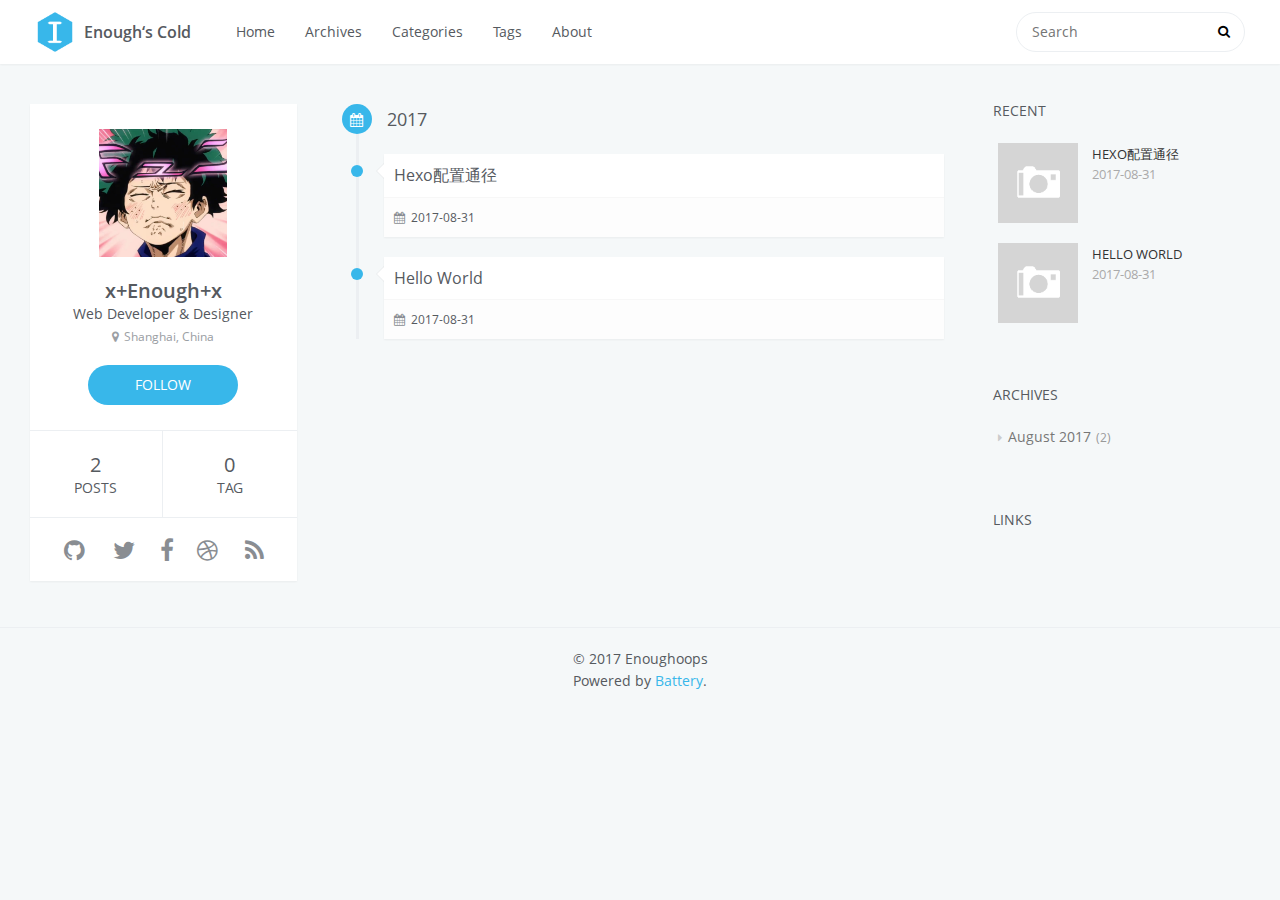
==== commit 3c7c94f5: "Site updated: 2017-08-31 16:09:53" ====
--- a/archives/index.html
+++ b/archives/index.html
@@ -68,7 +68,7 @@
                 <nav id="sub-nav">
                     <div class="profile" id="profile-nav">
                         <a id="profile-anchor" href="javascript:;">
-                            <img class="avatar" src="/css/images/avatar.png" />
+                            <img class="avatar" src="/css/images/head.jpg" />
                             <i class="fa fa-caret-down"></i>
                         </a>
                     </div>
@@ -146,7 +146,7 @@
 <aside id="profile">
     <div class="inner profile-inner">
         <div class="base-info profile-block">
-            <img id="avatar" src="/css/images/avatar.png" />
+            <img id="avatar" src="/css/images/head.jpg" />
             <h2 id="name">x+Enough+x</h2>
             <h3 id="title">Web Developer &amp; Designer</h3>
             <span id="location"><i class="fa fa-map-marker"></i>Shanghai, China</span>
@@ -154,8 +154,8 @@
         </div>
         <div class="article-info profile-block">
             <div class="article-info-block">
-                1
-                <span>post</span>
+                2
+                <span>posts</span>
             </div>
             <div class="article-info-block">
                 0
@@ -219,6 +219,32 @@
                 
     
         <h1 itemprop="name">
+            <a class="timeline-article-title" href="/2017/08/31/Hexo配置通径/">Hexo配置通径</a>
+        </h1>
+    
+
+                <div class="article-meta">
+                    
+    <div class="article-date">
+        <i class="fa fa-calendar"></i>
+        <a href="/2017/08/31/Hexo配置通径/">
+            <time datetime="2017-08-31T07:57:53.000Z" itemprop="datePublished">2017-08-31</time>
+        </a>
+    </div>
+
+
+                    
+                    
+                </div>
+            </div>
+        </div>
+    
+        <div class="timeline-row">
+            <span class="node"></span>
+            <div class="content">
+                
+    
+        <h1 itemprop="name">
             <a class="timeline-article-title" href="/2017/08/31/hello-world/">Hello World</a>
         </h1>
     
@@ -250,6 +276,25 @@
         <h3 class="widget-title">recent</h3>
         <div class="widget">
             <ul id="recent-post" class="">
+                
+                    <li>
+                        
+                        <div class="item-thumbnail">
+                            <a href="/2017/08/31/Hexo配置通径/" class="thumbnail">
+    
+    
+        <span class="thumbnail-image thumbnail-none"></span>
+    
+</a>
+
+                        </div>
+                        
+                        <div class="item-inner">
+                            <p class="item-category"></p>
+                            <p class="item-title"><a href="/2017/08/31/Hexo配置通径/" class="title">Hexo配置通径</a></p>
+                            <p class="item-date"><time datetime="2017-08-31T07:57:53.000Z" itemprop="datePublished">2017-08-31</time></p>
+                        </div>
+                    </li>
                 
                     <li>
                         
@@ -281,7 +326,7 @@
     <div class="widget-wrap">
         <h3 class="widget-title">archives</h3>
         <div class="widget">
-            <ul class="archive-list"><li class="archive-list-item"><a class="archive-list-link" href="/archives/2017/08/">August 2017</a><span class="archive-list-count">1</span></li></ul>
+            <ul class="archive-list"><li class="archive-list-item"><a class="archive-list-link" href="/archives/2017/08/">August 2017</a><span class="archive-list-count">2</span></li></ul>
         </div>
     </div>
 
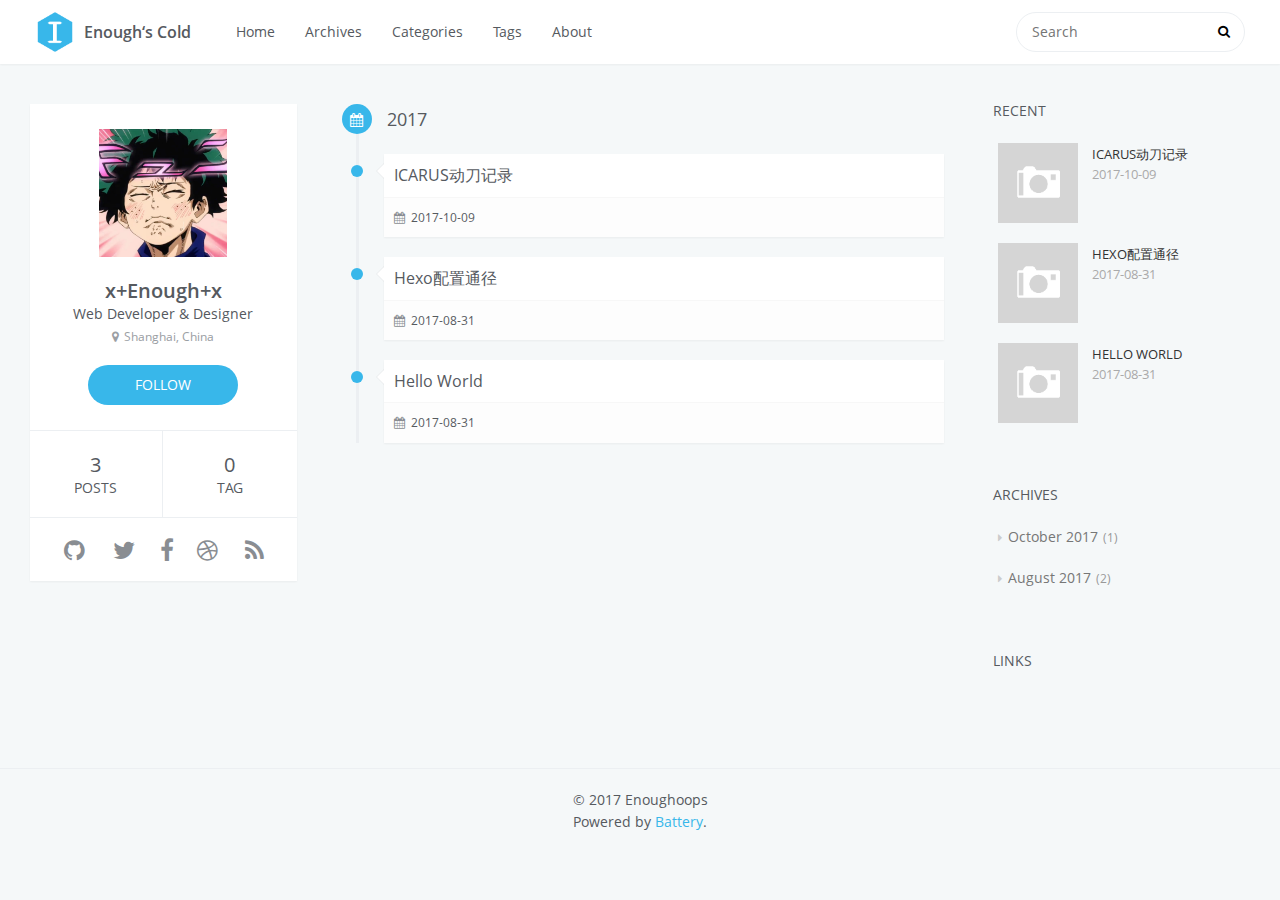
==== commit b4c883ef: "Site updated: 2017-10-09 15:25:33" ====
--- a/archives/index.html
+++ b/archives/index.html
@@ -154,7 +154,7 @@
         </div>
         <div class="article-info profile-block">
             <div class="article-info-block">
-                2
+                3
                 <span>posts</span>
             </div>
             <div class="article-info-block">
@@ -213,6 +213,32 @@
                 <h1 class="title">2017</h1>
             </div>
         
+        <div class="timeline-row">
+            <span class="node"></span>
+            <div class="content">
+                
+    
+        <h1 itemprop="name">
+            <a class="timeline-article-title" href="/2017/10/09/ICARUS动刀记录/">ICARUS动刀记录</a>
+        </h1>
+    
+
+                <div class="article-meta">
+                    
+    <div class="article-date">
+        <i class="fa fa-calendar"></i>
+        <a href="/2017/10/09/ICARUS动刀记录/">
+            <time datetime="2017-10-09T07:22:18.000Z" itemprop="datePublished">2017-10-09</time>
+        </a>
+    </div>
+
+
+                    
+                    
+                </div>
+            </div>
+        </div>
+    
         <div class="timeline-row">
             <span class="node"></span>
             <div class="content">
@@ -280,6 +306,25 @@
                     <li>
                         
                         <div class="item-thumbnail">
+                            <a href="/2017/10/09/ICARUS动刀记录/" class="thumbnail">
+    
+    
+        <span class="thumbnail-image thumbnail-none"></span>
+    
+</a>
+
+                        </div>
+                        
+                        <div class="item-inner">
+                            <p class="item-category"></p>
+                            <p class="item-title"><a href="/2017/10/09/ICARUS动刀记录/" class="title">ICARUS动刀记录</a></p>
+                            <p class="item-date"><time datetime="2017-10-09T07:22:18.000Z" itemprop="datePublished">2017-10-09</time></p>
+                        </div>
+                    </li>
+                
+                    <li>
+                        
+                        <div class="item-thumbnail">
                             <a href="/2017/08/31/Hexo配置通径/" class="thumbnail">
     
     
@@ -326,7 +371,7 @@
     <div class="widget-wrap">
         <h3 class="widget-title">archives</h3>
         <div class="widget">
-            <ul class="archive-list"><li class="archive-list-item"><a class="archive-list-link" href="/archives/2017/08/">August 2017</a><span class="archive-list-count">2</span></li></ul>
+            <ul class="archive-list"><li class="archive-list-item"><a class="archive-list-link" href="/archives/2017/10/">October 2017</a><span class="archive-list-count">1</span></li><li class="archive-list-item"><a class="archive-list-link" href="/archives/2017/08/">August 2017</a><span class="archive-list-count">2</span></li></ul>
         </div>
     </div>
 
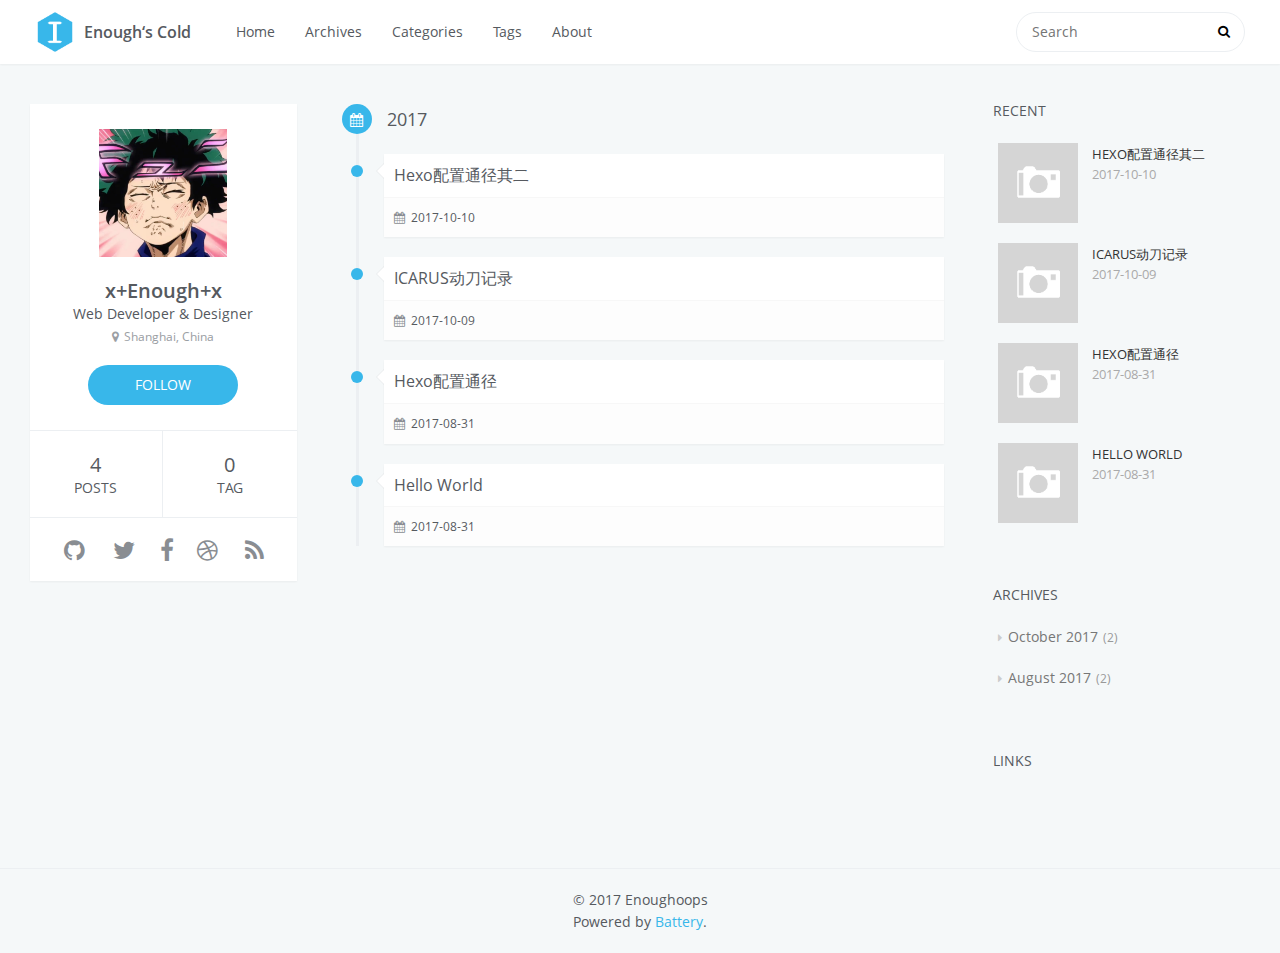
==== commit 00cfd0e5: "Site updated: 2017-10-10 16:50:35" ====
--- a/archives/index.html
+++ b/archives/index.html
@@ -154,7 +154,7 @@
         </div>
         <div class="article-info profile-block">
             <div class="article-info-block">
-                3
+                4
                 <span>posts</span>
             </div>
             <div class="article-info-block">
@@ -213,6 +213,32 @@
                 <h1 class="title">2017</h1>
             </div>
         
+        <div class="timeline-row">
+            <span class="node"></span>
+            <div class="content">
+                
+    
+        <h1 itemprop="name">
+            <a class="timeline-article-title" href="/2017/10/10/Hexo配置通径其二/">Hexo配置通径其二</a>
+        </h1>
+    
+
+                <div class="article-meta">
+                    
+    <div class="article-date">
+        <i class="fa fa-calendar"></i>
+        <a href="/2017/10/10/Hexo配置通径其二/">
+            <time datetime="2017-10-10T08:37:37.000Z" itemprop="datePublished">2017-10-10</time>
+        </a>
+    </div>
+
+
+                    
+                    
+                </div>
+            </div>
+        </div>
+    
         <div class="timeline-row">
             <span class="node"></span>
             <div class="content">
@@ -306,6 +332,25 @@
                     <li>
                         
                         <div class="item-thumbnail">
+                            <a href="/2017/10/10/Hexo配置通径其二/" class="thumbnail">
+    
+    
+        <span class="thumbnail-image thumbnail-none"></span>
+    
+</a>
+
+                        </div>
+                        
+                        <div class="item-inner">
+                            <p class="item-category"></p>
+                            <p class="item-title"><a href="/2017/10/10/Hexo配置通径其二/" class="title">Hexo配置通径其二</a></p>
+                            <p class="item-date"><time datetime="2017-10-10T08:37:37.000Z" itemprop="datePublished">2017-10-10</time></p>
+                        </div>
+                    </li>
+                
+                    <li>
+                        
+                        <div class="item-thumbnail">
                             <a href="/2017/10/09/ICARUS动刀记录/" class="thumbnail">
     
     
@@ -371,7 +416,7 @@
     <div class="widget-wrap">
         <h3 class="widget-title">archives</h3>
         <div class="widget">
-            <ul class="archive-list"><li class="archive-list-item"><a class="archive-list-link" href="/archives/2017/10/">October 2017</a><span class="archive-list-count">1</span></li><li class="archive-list-item"><a class="archive-list-link" href="/archives/2017/08/">August 2017</a><span class="archive-list-count">2</span></li></ul>
+            <ul class="archive-list"><li class="archive-list-item"><a class="archive-list-link" href="/archives/2017/10/">October 2017</a><span class="archive-list-count">2</span></li><li class="archive-list-item"><a class="archive-list-link" href="/archives/2017/08/">August 2017</a><span class="archive-list-count">2</span></li></ul>
         </div>
     </div>
 
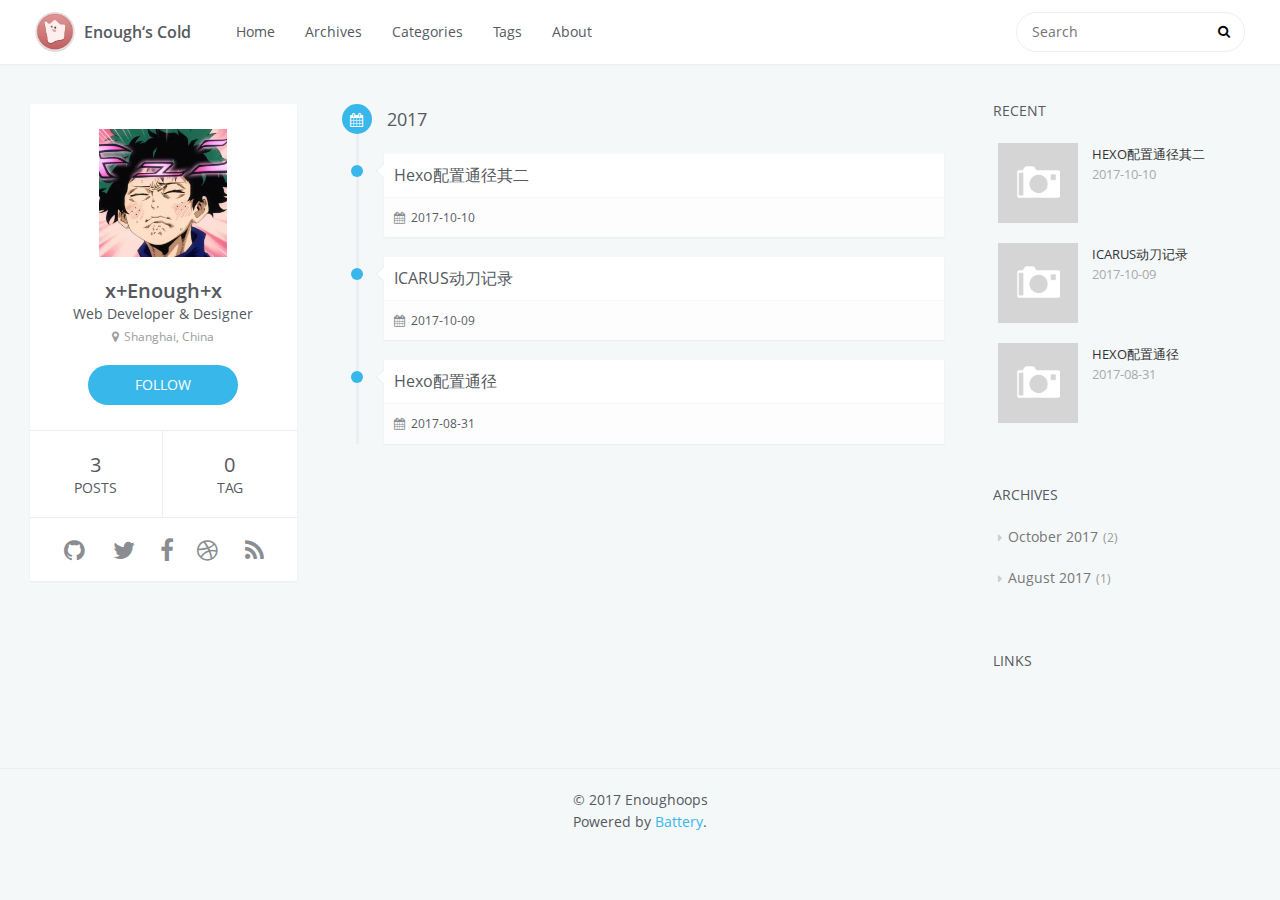
==== commit 0c7b9a6a: "Site updated: 2017-10-10 16:58:55" ====
--- a/archives/index.html
+++ b/archives/index.html
@@ -154,7 +154,7 @@
         </div>
         <div class="article-info profile-block">
             <div class="article-info-block">
-                4
+                3
                 <span>posts</span>
             </div>
             <div class="article-info-block">
@@ -291,32 +291,6 @@
             </div>
         </div>
     
-        <div class="timeline-row">
-            <span class="node"></span>
-            <div class="content">
-                
-    
-        <h1 itemprop="name">
-            <a class="timeline-article-title" href="/2017/08/31/hello-world/">Hello World</a>
-        </h1>
-    
-
-                <div class="article-meta">
-                    
-    <div class="article-date">
-        <i class="fa fa-calendar"></i>
-        <a href="/2017/08/31/hello-world/">
-            <time datetime="2017-08-31T02:32:01.000Z" itemprop="datePublished">2017-08-31</time>
-        </a>
-    </div>
-
-
-                    
-                    
-                </div>
-            </div>
-        </div>
-    
 </div>
 </section>
             
@@ -386,25 +360,6 @@
                         </div>
                     </li>
                 
-                    <li>
-                        
-                        <div class="item-thumbnail">
-                            <a href="/2017/08/31/hello-world/" class="thumbnail">
-    
-    
-        <span class="thumbnail-image thumbnail-none"></span>
-    
-</a>
-
-                        </div>
-                        
-                        <div class="item-inner">
-                            <p class="item-category"></p>
-                            <p class="item-title"><a href="/2017/08/31/hello-world/" class="title">Hello World</a></p>
-                            <p class="item-date"><time datetime="2017-08-31T02:32:01.000Z" itemprop="datePublished">2017-08-31</time></p>
-                        </div>
-                    </li>
-                
             </ul>
         </div>
     </div>
@@ -416,7 +371,7 @@
     <div class="widget-wrap">
         <h3 class="widget-title">archives</h3>
         <div class="widget">
-            <ul class="archive-list"><li class="archive-list-item"><a class="archive-list-link" href="/archives/2017/10/">October 2017</a><span class="archive-list-count">2</span></li><li class="archive-list-item"><a class="archive-list-link" href="/archives/2017/08/">August 2017</a><span class="archive-list-count">2</span></li></ul>
+            <ul class="archive-list"><li class="archive-list-item"><a class="archive-list-link" href="/archives/2017/10/">October 2017</a><span class="archive-list-count">2</span></li><li class="archive-list-item"><a class="archive-list-link" href="/archives/2017/08/">August 2017</a><span class="archive-list-count">1</span></li></ul>
         </div>
     </div>
 
--- a/css/style.css
+++ b/css/style.css
@@ -170,7 +170,7 @@
   width: 40px;
   height: 40px;
   background-repeat: no-repeat;
-  background-image: url("images/logo.png");
+  background-image: url("images/cold.png");
   -webkit-background-size: 40px 40px;
   -moz-background-size: 40px 40px;
   background-size: 40px 40px;
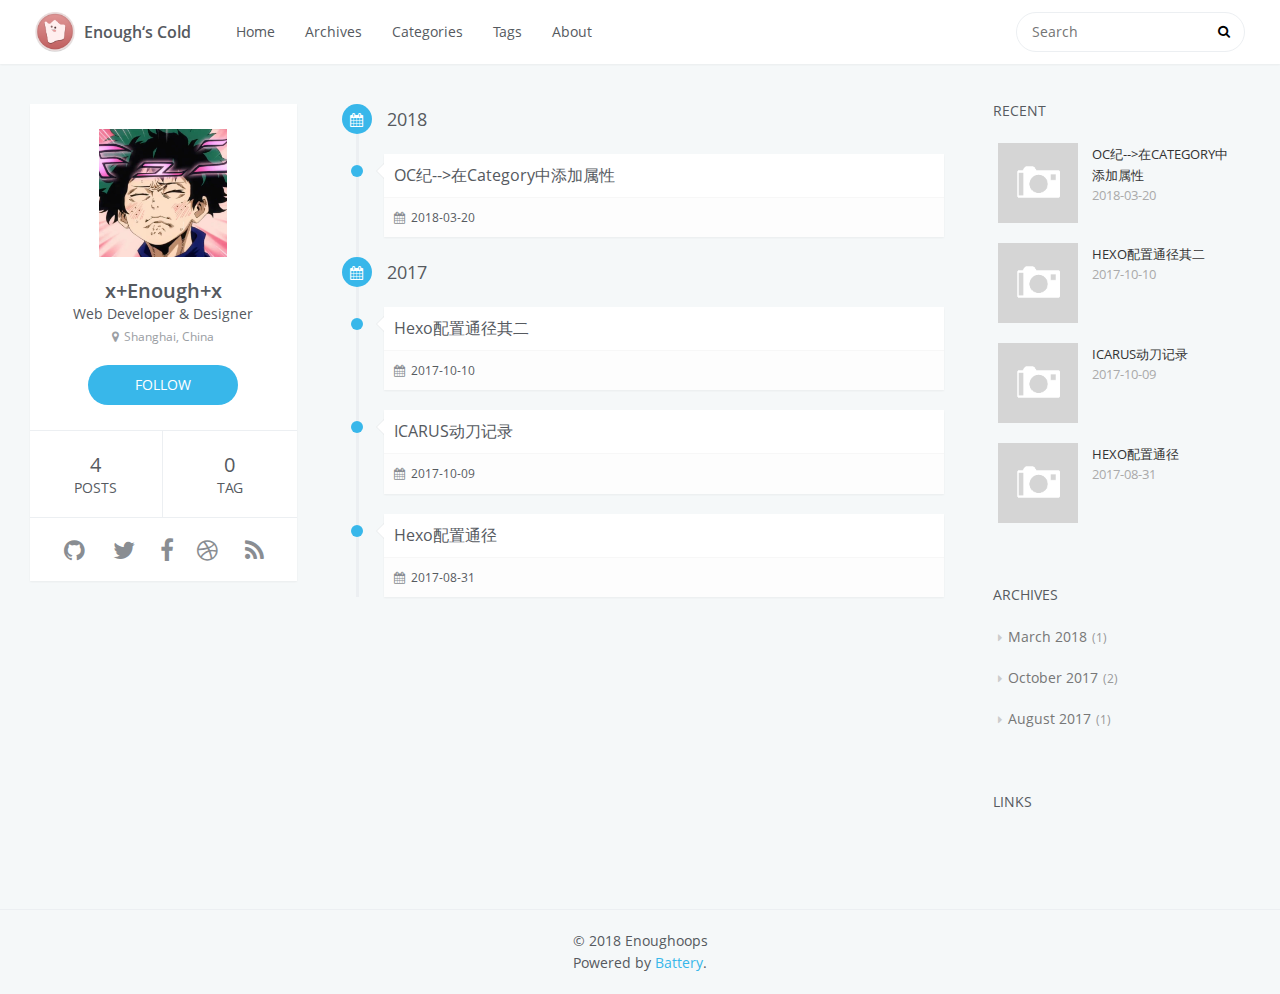
==== commit 0969404b: "Site updated: 2018-03-20 21:20:48" ====
--- a/archives/index.html
+++ b/archives/index.html
@@ -154,7 +154,7 @@
         </div>
         <div class="article-info profile-block">
             <div class="article-info-block">
-                3
+                4
                 <span>posts</span>
             </div>
             <div class="article-info-block">
@@ -207,6 +207,37 @@
 
             
             <section id="main"><div class="timeline timeline-wrap">
+    
+            <div class="timeline-row timeline-row-major">
+                <span class="node"><i class="fa fa-calendar"></i></span>
+                <h1 class="title">2018</h1>
+            </div>
+        
+        <div class="timeline-row">
+            <span class="node"></span>
+            <div class="content">
+                
+    
+        <h1 itemprop="name">
+            <a class="timeline-article-title" href="/2018/03/20/OC笔记-在Category中添加属性/">OC纪--&gt;在Category中添加属性</a>
+        </h1>
+    
+
+                <div class="article-meta">
+                    
+    <div class="article-date">
+        <i class="fa fa-calendar"></i>
+        <a href="/2018/03/20/OC笔记-在Category中添加属性/">
+            <time datetime="2018-03-20T13:10:48.000Z" itemprop="datePublished">2018-03-20</time>
+        </a>
+    </div>
+
+
+                    
+                    
+                </div>
+            </div>
+        </div>
     
             <div class="timeline-row timeline-row-major">
                 <span class="node"><i class="fa fa-calendar"></i></span>
@@ -306,6 +337,25 @@
                     <li>
                         
                         <div class="item-thumbnail">
+                            <a href="/2018/03/20/OC笔记-在Category中添加属性/" class="thumbnail">
+    
+    
+        <span class="thumbnail-image thumbnail-none"></span>
+    
+</a>
+
+                        </div>
+                        
+                        <div class="item-inner">
+                            <p class="item-category"></p>
+                            <p class="item-title"><a href="/2018/03/20/OC笔记-在Category中添加属性/" class="title">OC纪--&gt;在Category中添加属性</a></p>
+                            <p class="item-date"><time datetime="2018-03-20T13:10:48.000Z" itemprop="datePublished">2018-03-20</time></p>
+                        </div>
+                    </li>
+                
+                    <li>
+                        
+                        <div class="item-thumbnail">
                             <a href="/2017/10/10/Hexo配置通径其二/" class="thumbnail">
     
     
@@ -371,7 +421,7 @@
     <div class="widget-wrap">
         <h3 class="widget-title">archives</h3>
         <div class="widget">
-            <ul class="archive-list"><li class="archive-list-item"><a class="archive-list-link" href="/archives/2017/10/">October 2017</a><span class="archive-list-count">2</span></li><li class="archive-list-item"><a class="archive-list-link" href="/archives/2017/08/">August 2017</a><span class="archive-list-count">1</span></li></ul>
+            <ul class="archive-list"><li class="archive-list-item"><a class="archive-list-link" href="/archives/2018/03/">March 2018</a><span class="archive-list-count">1</span></li><li class="archive-list-item"><a class="archive-list-link" href="/archives/2017/10/">October 2017</a><span class="archive-list-count">2</span></li><li class="archive-list-item"><a class="archive-list-link" href="/archives/2017/08/">August 2017</a><span class="archive-list-count">1</span></li></ul>
         </div>
     </div>
 
@@ -400,7 +450,7 @@
         <footer id="footer">
     <div class="outer">
         <div id="footer-info" class="inner">
-            &copy; 2017 Enoughoops<br>
+            &copy; 2018 Enoughoops<br>
             Powered by <a href="https://github.com/enoughoops/" target="_blank">Battery</a>.
         </div>
     </div>
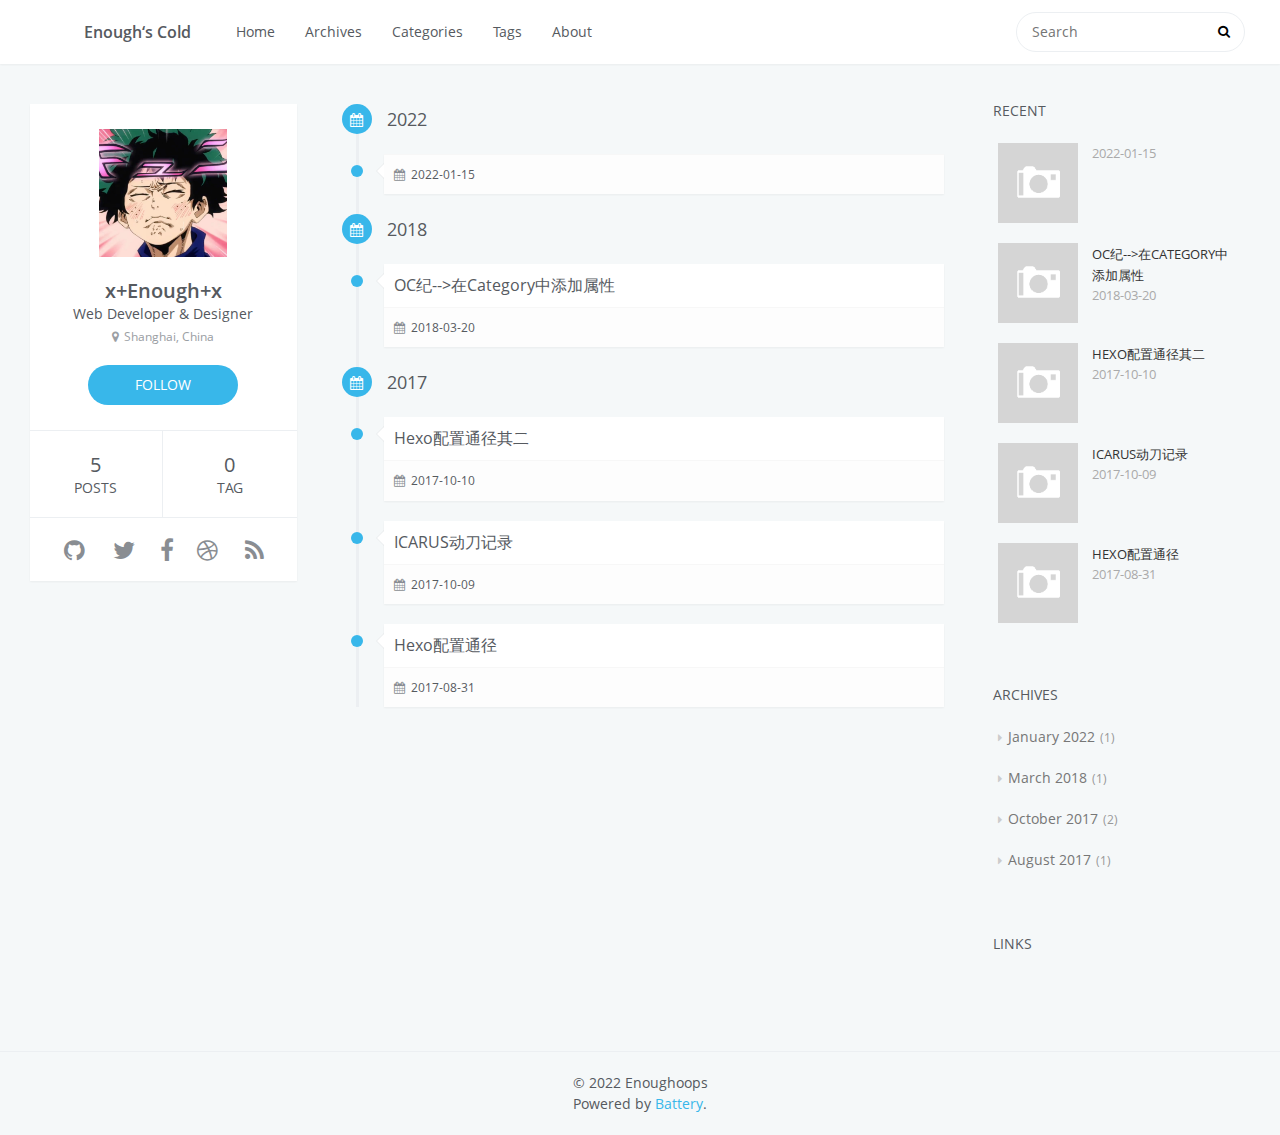
==== commit 143915e8: "Site updated: 2022-01-15 21:49:54" ====
--- a/archives/index.html
+++ b/archives/index.html
@@ -154,7 +154,7 @@
         </div>
         <div class="article-info profile-block">
             <div class="article-info-block">
-                4
+                5
                 <span>posts</span>
             </div>
             <div class="article-info-block">
@@ -210,6 +210,31 @@
     
             <div class="timeline-row timeline-row-major">
                 <span class="node"><i class="fa fa-calendar"></i></span>
+                <h1 class="title">2022</h1>
+            </div>
+        
+        <div class="timeline-row">
+            <span class="node"></span>
+            <div class="content">
+                
+                <div class="article-meta">
+                    
+    <div class="article-date">
+        <i class="fa fa-calendar"></i>
+        <a href="/2022/01/15/POP Privacy政策及條款/">
+            <time datetime="2022-01-15T13:44:46.555Z" itemprop="datePublished">2022-01-15</time>
+        </a>
+    </div>
+
+
+                    
+                    
+                </div>
+            </div>
+        </div>
+    
+            <div class="timeline-row timeline-row-major">
+                <span class="node"><i class="fa fa-calendar"></i></span>
                 <h1 class="title">2018</h1>
             </div>
         
@@ -337,6 +362,25 @@
                     <li>
                         
                         <div class="item-thumbnail">
+                            <a href="/2022/01/15/POP Privacy政策及條款/" class="thumbnail">
+    
+    
+        <span class="thumbnail-image thumbnail-none"></span>
+    
+</a>
+
+                        </div>
+                        
+                        <div class="item-inner">
+                            <p class="item-category"></p>
+                            <p class="item-title"><a href="/2022/01/15/POP Privacy政策及條款/" class="title"></a></p>
+                            <p class="item-date"><time datetime="2022-01-15T13:44:46.555Z" itemprop="datePublished">2022-01-15</time></p>
+                        </div>
+                    </li>
+                
+                    <li>
+                        
+                        <div class="item-thumbnail">
                             <a href="/2018/03/20/OC笔记-在Category中添加属性/" class="thumbnail">
     
     
@@ -421,7 +465,7 @@
     <div class="widget-wrap">
         <h3 class="widget-title">archives</h3>
         <div class="widget">
-            <ul class="archive-list"><li class="archive-list-item"><a class="archive-list-link" href="/archives/2018/03/">March 2018</a><span class="archive-list-count">1</span></li><li class="archive-list-item"><a class="archive-list-link" href="/archives/2017/10/">October 2017</a><span class="archive-list-count">2</span></li><li class="archive-list-item"><a class="archive-list-link" href="/archives/2017/08/">August 2017</a><span class="archive-list-count">1</span></li></ul>
+            <ul class="archive-list"><li class="archive-list-item"><a class="archive-list-link" href="/archives/2022/01/">January 2022</a><span class="archive-list-count">1</span></li><li class="archive-list-item"><a class="archive-list-link" href="/archives/2018/03/">March 2018</a><span class="archive-list-count">1</span></li><li class="archive-list-item"><a class="archive-list-link" href="/archives/2017/10/">October 2017</a><span class="archive-list-count">2</span></li><li class="archive-list-item"><a class="archive-list-link" href="/archives/2017/08/">August 2017</a><span class="archive-list-count">1</span></li></ul>
         </div>
     </div>
 
@@ -450,7 +494,7 @@
         <footer id="footer">
     <div class="outer">
         <div id="footer-info" class="inner">
-            &copy; 2018 Enoughoops<br>
+            &copy; 2022 Enoughoops<br>
             Powered by <a href="https://github.com/enoughoops/" target="_blank">Battery</a>.
         </div>
     </div>
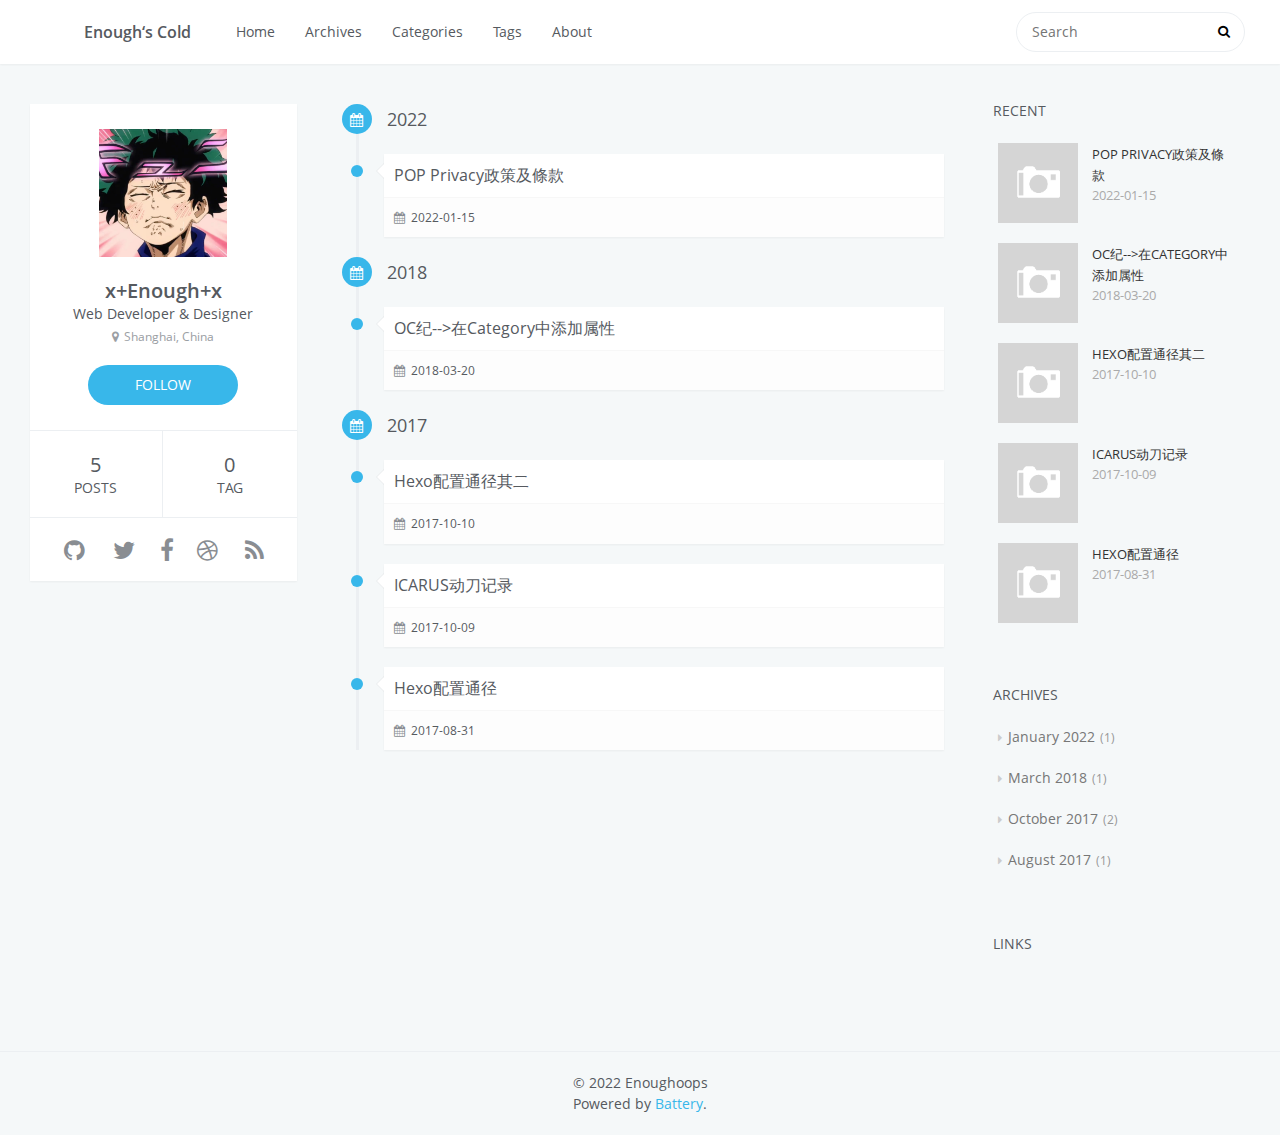
==== commit f801c9c9: "Site updated: 2022-01-15 22:21:27" ====
--- a/archives/index.html
+++ b/archives/index.html
@@ -217,12 +217,18 @@
             <span class="node"></span>
             <div class="content">
                 
+    
+        <h1 itemprop="name">
+            <a class="timeline-article-title" href="/2022/01/15/POP Privacy政策及條款/">POP Privacy政策及條款</a>
+        </h1>
+    
+
                 <div class="article-meta">
                     
     <div class="article-date">
         <i class="fa fa-calendar"></i>
         <a href="/2022/01/15/POP Privacy政策及條款/">
-            <time datetime="2022-01-15T13:44:46.555Z" itemprop="datePublished">2022-01-15</time>
+            <time datetime="2022-01-15T14:20:18.000Z" itemprop="datePublished">2022-01-15</time>
         </a>
     </div>
 
@@ -373,8 +379,8 @@
                         
                         <div class="item-inner">
                             <p class="item-category"></p>
-                            <p class="item-title"><a href="/2022/01/15/POP Privacy政策及條款/" class="title"></a></p>
-                            <p class="item-date"><time datetime="2022-01-15T13:44:46.555Z" itemprop="datePublished">2022-01-15</time></p>
+                            <p class="item-title"><a href="/2022/01/15/POP Privacy政策及條款/" class="title">POP Privacy政策及條款</a></p>
+                            <p class="item-date"><time datetime="2022-01-15T14:20:18.000Z" itemprop="datePublished">2022-01-15</time></p>
                         </div>
                     </li>
                 
